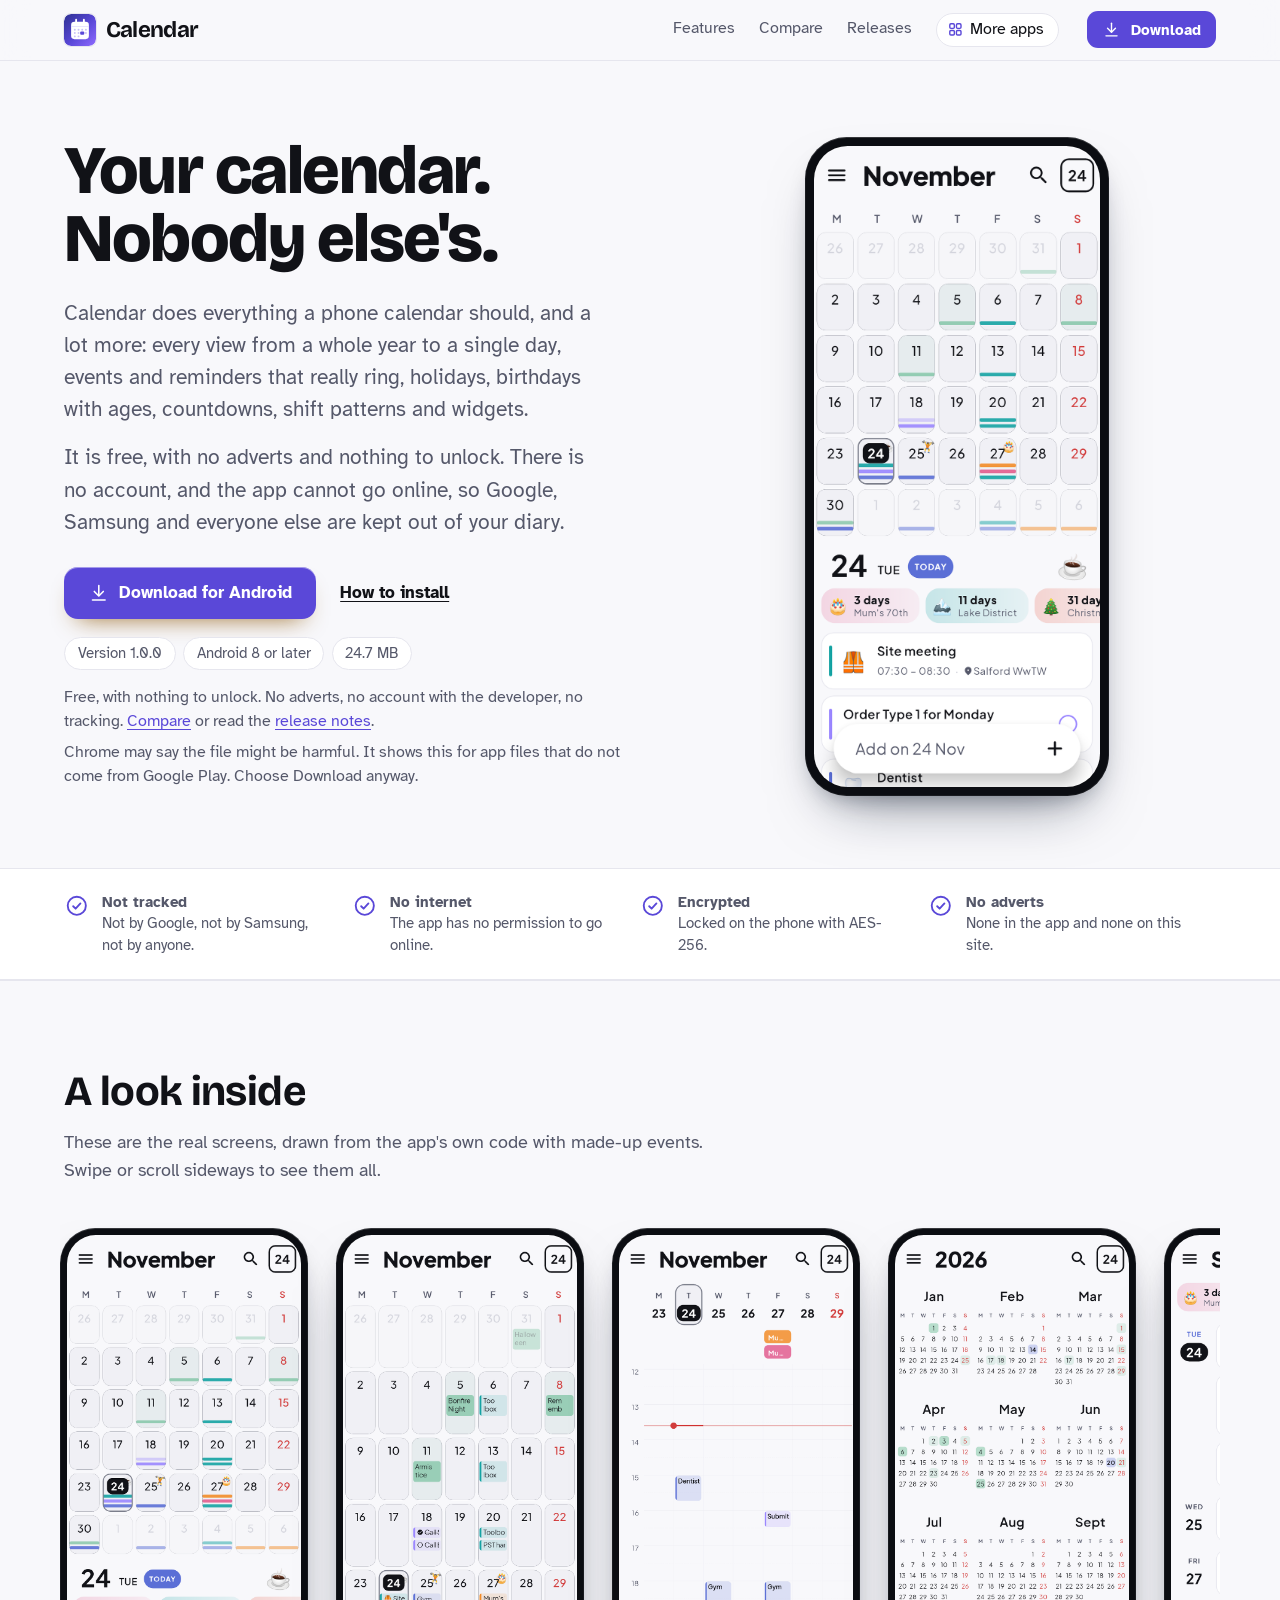
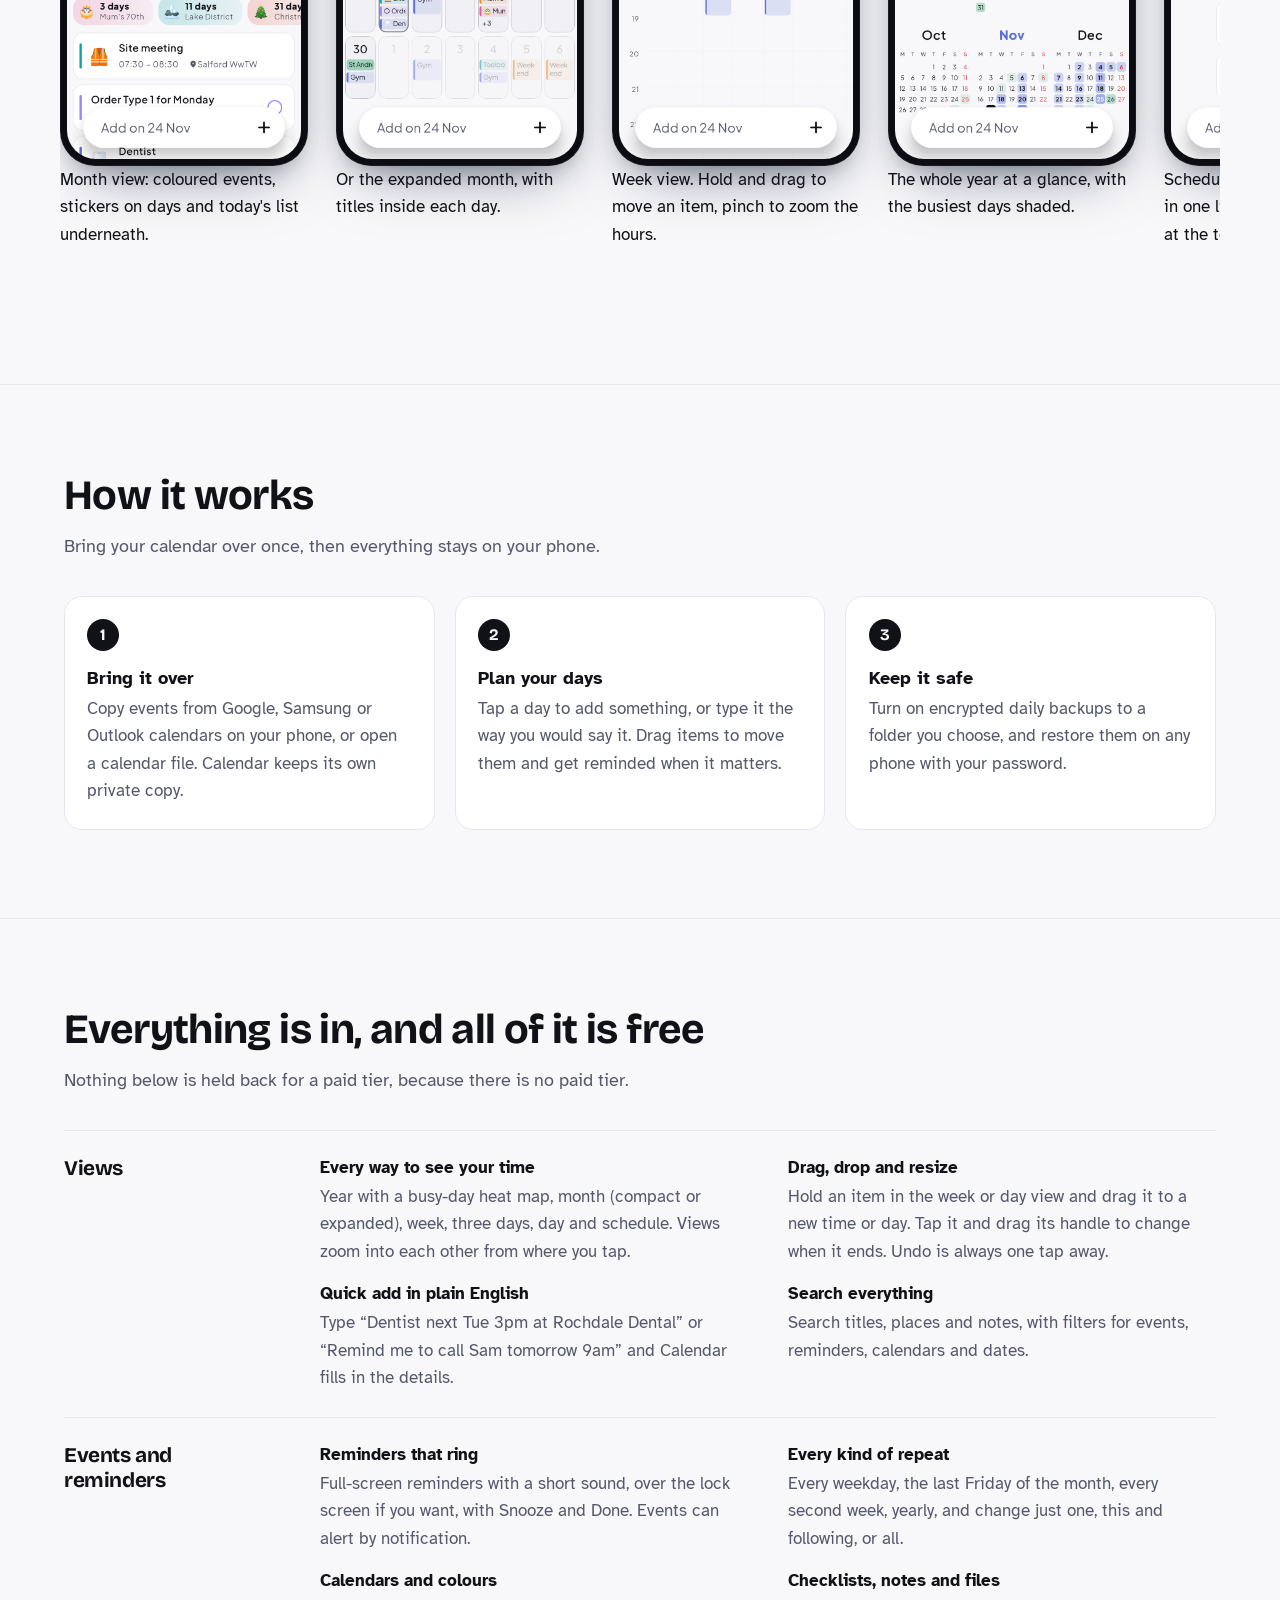
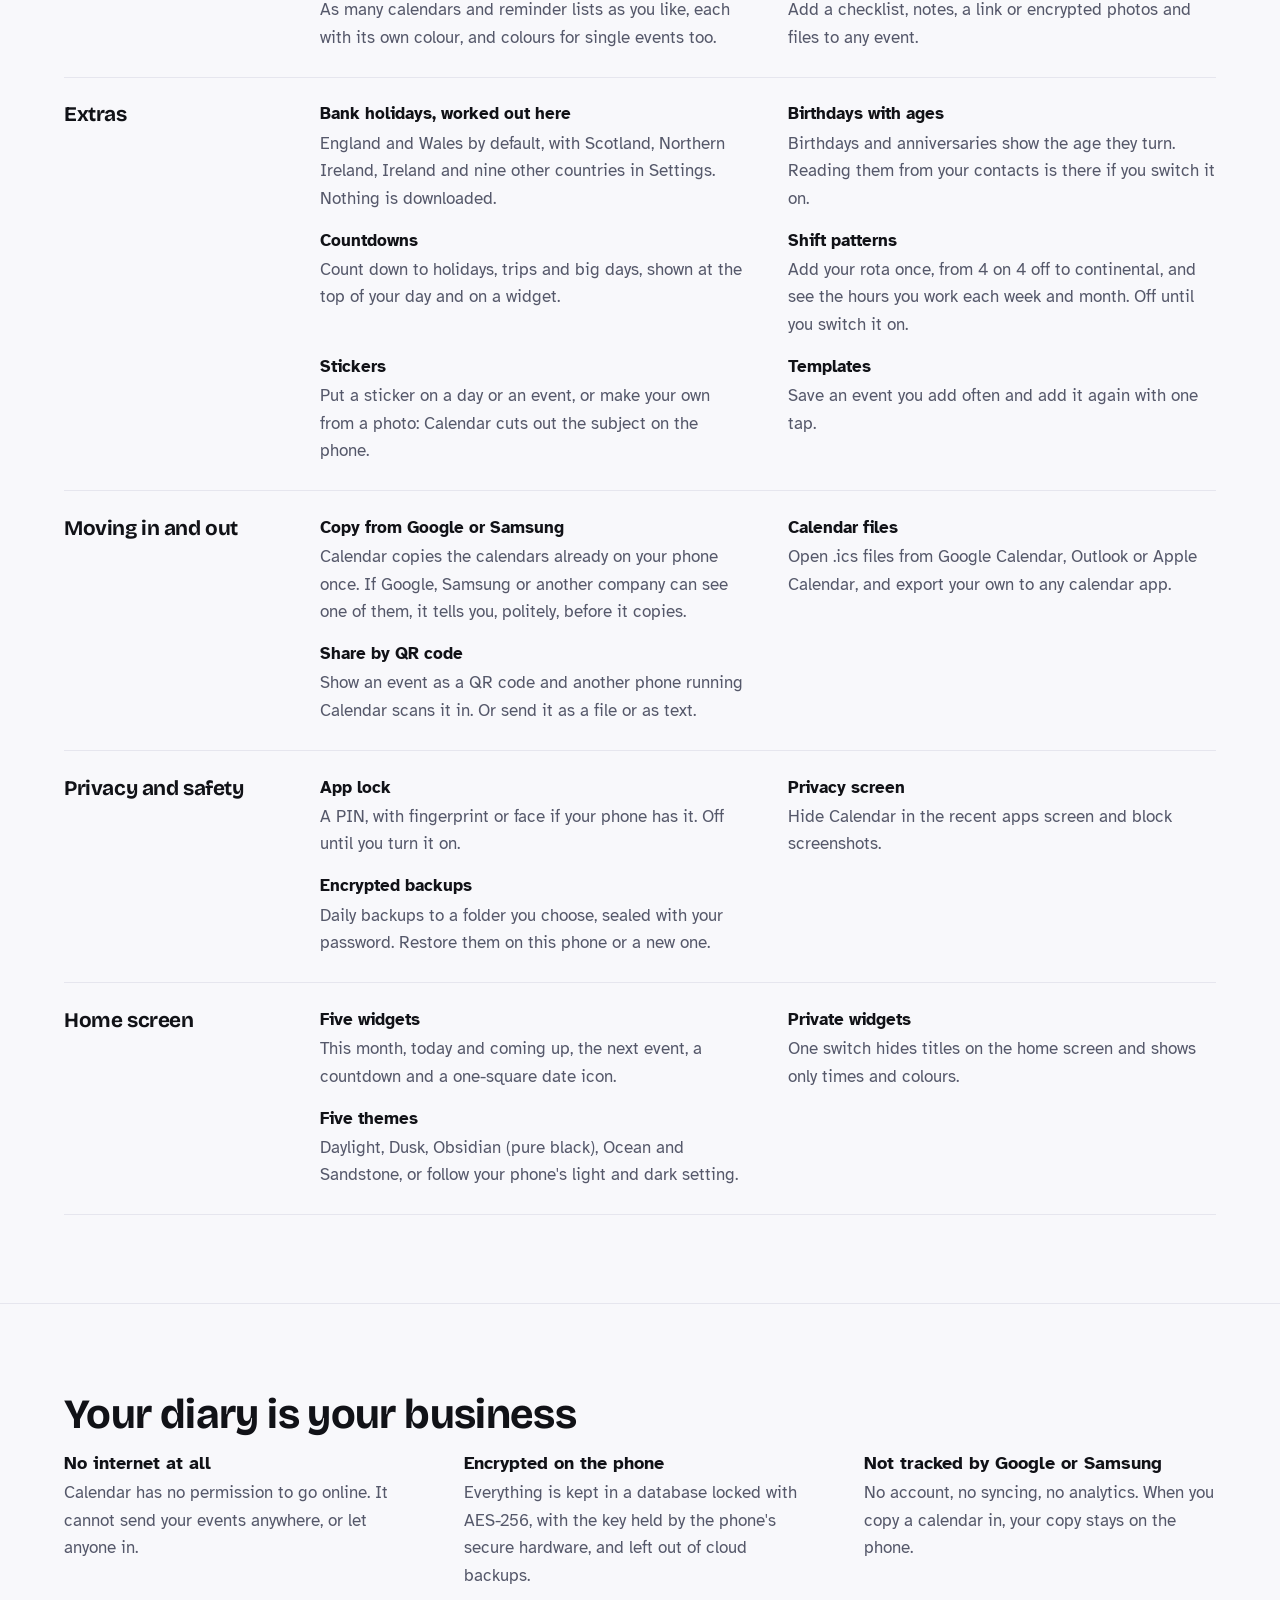
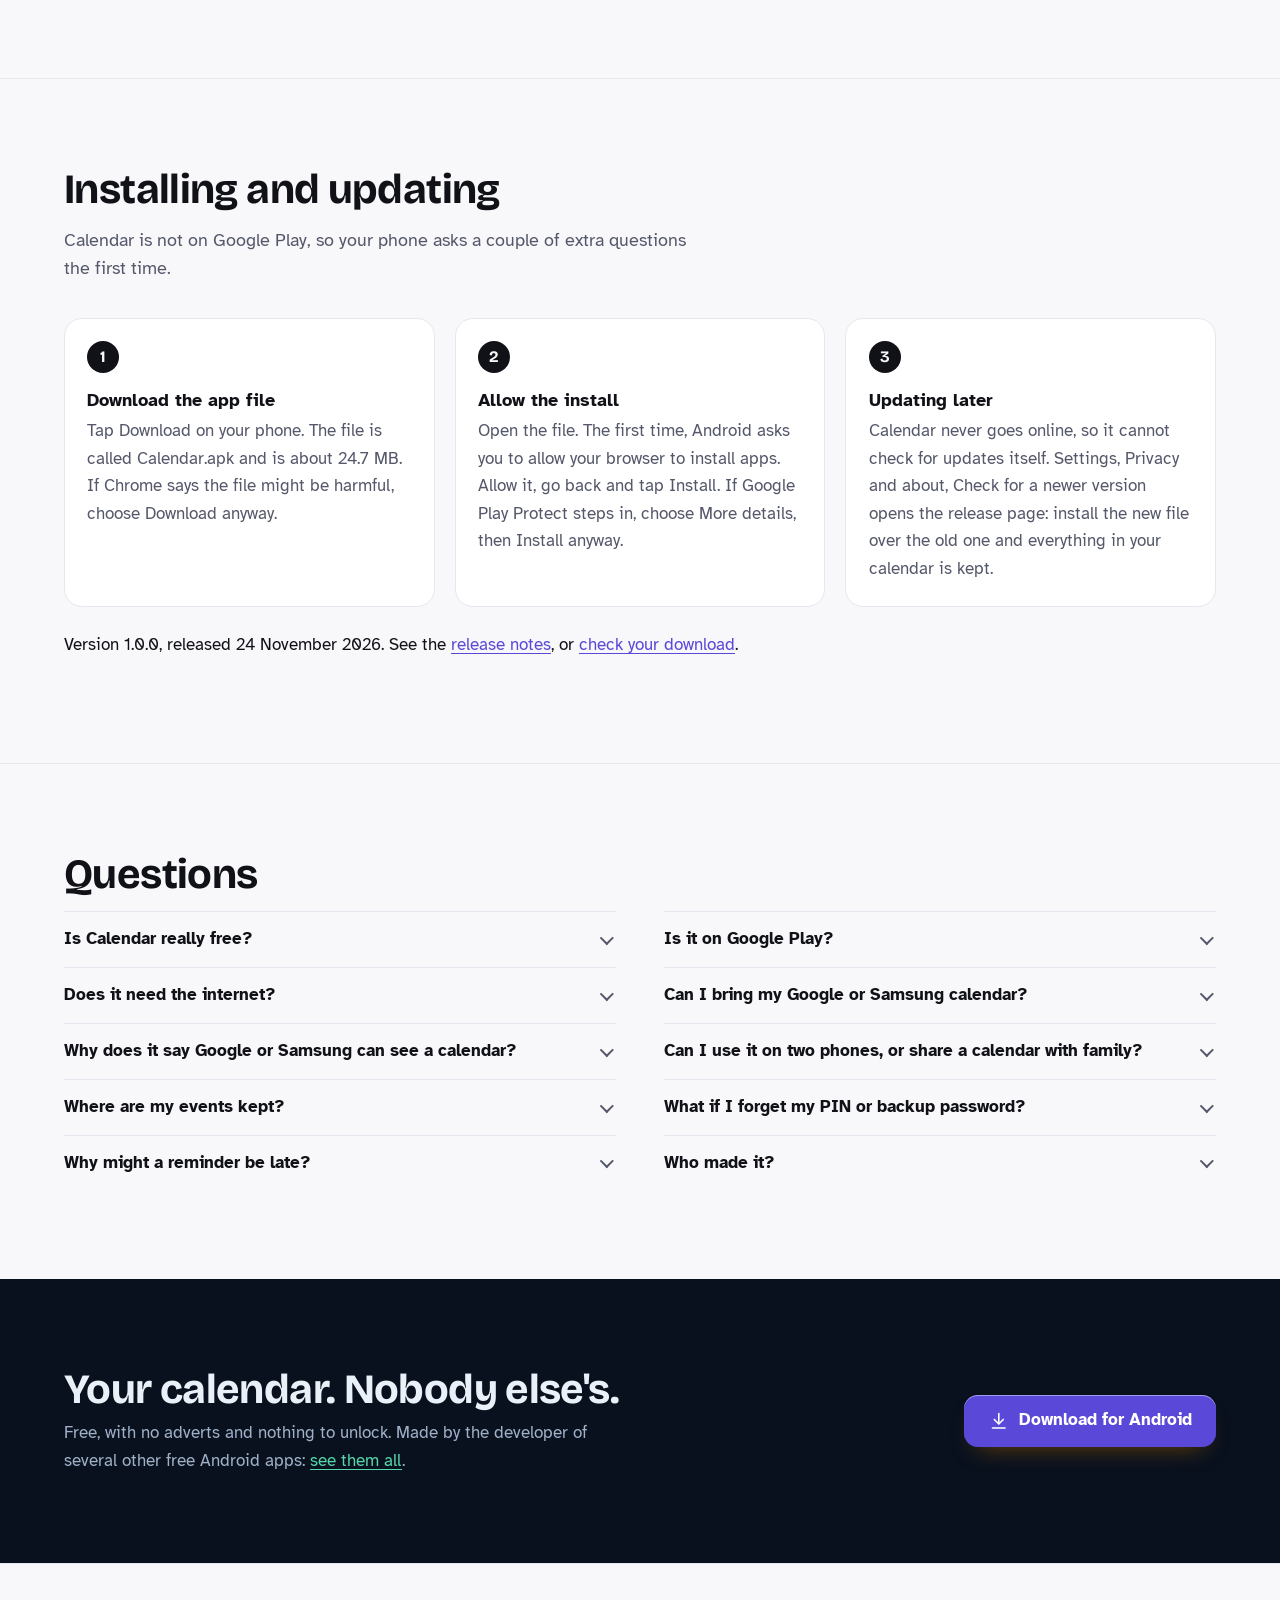
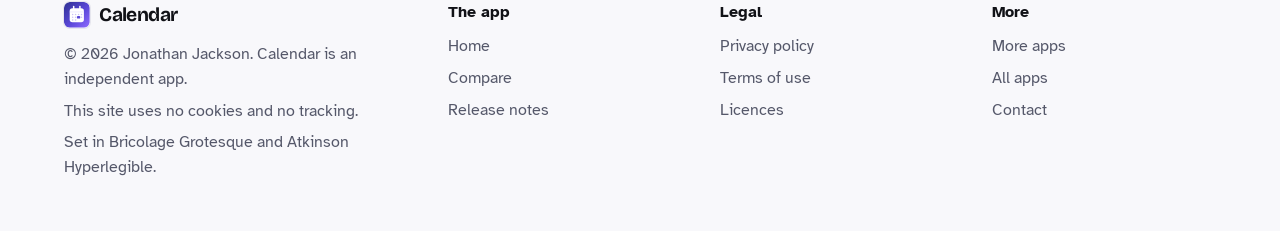
==== index.html @ 51c09b64 "Calendar website" ====
<!DOCTYPE html>
<html lang="en-GB">
<head>
<meta charset="utf-8">
<meta name="viewport" content="width=device-width, initial-scale=1">
<title>Calendar: a free, private calendar for Android that never goes online</title>
<meta name="description" content="Calendar is a free calendar for Android with year, month, week, day and schedule views, reminders that ring, UK bank holidays, birthdays, countdowns, shift patterns, photo stickers, widgets and encrypted backups. No adverts, no account, no internet.">
<meta name="author" content="Jonathan Jackson">
<link rel="canonical" href="https://customgpter.github.io/calendar/">
<meta name="theme-color" content="#f8f8fb" media="(prefers-color-scheme: light)">
<meta name="theme-color" content="#0b0b10" media="(prefers-color-scheme: dark)">
<meta property="og:type" content="website">
<meta property="og:site_name" content="Calendar">
<meta property="og:title" content="Calendar: a free, private calendar for Android that never goes online">
<meta property="og:description" content="Calendar is a free calendar for Android with year, month, week, day and schedule views, reminders that ring, UK bank holidays, birthdays, countdowns, shift patterns, photo stickers, widgets and encrypted backups. No adverts, no account, no internet.">
<meta property="og:url" content="https://customgpter.github.io/calendar/">
<meta property="og:image" content="https://customgpter.github.io/calendar/assets/og.png">
<meta property="og:image:width" content="1200">
<meta property="og:image:height" content="630">
<meta property="og:image:alt" content="Calendar&#x27;s month view: November with coloured events, stickers and today&#x27;s list underneath">
<meta property="og:locale" content="en_GB">
<meta name="twitter:card" content="summary_large_image">
<link rel="icon" href="./assets/favicon.svg" type="image/svg+xml">
<link rel="apple-touch-icon" href="./assets/apple-touch-icon.png">
<link rel="preload" href="./assets/fonts/bricolage-grotesque-latin.woff2" as="font" type="font/woff2" crossorigin>
<link rel="preload" href="./assets/fonts/atkinson-hyperlegible-latin-400-normal.woff2" as="font" type="font/woff2" crossorigin>
<link rel="stylesheet" href="./assets/site.css?v=1">
<link rel="stylesheet" href="./assets/house.css?v=1">
<link rel="stylesheet" href="./assets/apps-list.css?v=1">
<script src="./assets/apps-list.js?v=1" defer></script>
<script type="application/ld+json">{"@context":"https://schema.org","@type":"SoftwareApplication","name":"Calendar","url":"https://customgpter.github.io/calendar/","description":"Calendar is a free calendar for Android with year, month, week, day and schedule views, reminders that ring, UK bank holidays, birthdays, countdowns, shift patterns, photo stickers, widgets and encrypted backups. No adverts, no account, no internet.","applicationCategory":"ProductivityApplication","operatingSystem":"Android 8 or later","softwareVersion":"1.0.0","downloadUrl":"https://github.com/CustomGPTer/calendar/releases/latest/download/Calendar.apk","releaseNotes":"https://customgpter.github.io/calendar/releases.html","offers":{"@type":"Offer","price":"0","priceCurrency":"GBP"},"inLanguage":"en-GB","image":"https://customgpter.github.io/calendar/assets/og.png","featureList":["Every way to see your time","Drag, drop and resize","Quick add in plain English","Search everything","Reminders that ring","Every kind of repeat","Calendars and colours","Checklists, notes and files","Bank holidays, worked out here","Birthdays with ages","Countdowns","Shift patterns"],"author":{"@type":"Person","name":"Jonathan Jackson"}}</script>
<script type="application/ld+json">{"@context":"https://schema.org","@type":"FAQPage","mainEntity":[{"@type":"Question","name":"Is Calendar really free?","acceptedAnswer":{"@type":"Answer","text":"Yes. There is no paid version, no subscription, no trial and no adverts, and nothing in the app is locked."}},{"@type":"Question","name":"Is it on Google Play?","acceptedAnswer":{"@type":"Answer","text":"No. Calendar is a personal project and is downloaded from this site as an Android app file. It needs Android 8 or later, which covers almost every phone in use."}},{"@type":"Question","name":"Does it need the internet?","acceptedAnswer":{"@type":"Answer","text":"No. The app does not ask Android for internet access at all, so it cannot go online. Bank holidays are worked out on the phone, and the photo sticker cut-out runs on the phone too."}},{"@type":"Question","name":"Can I bring my Google or Samsung calendar?","acceptedAnswer":{"@type":"Answer","text":"Yes. In Import and export, tap From this phone's calendars and pick the ones to copy. It is a one-off copy: Calendar does not stay connected, and nothing you add in Calendar goes back to Google or Samsung. You can also open .ics files exported from Google Calendar, Outlook or Apple."}},{"@type":"Question","name":"Why does it say Google or Samsung can see a calendar?","acceptedAnswer":{"@type":"Answer","text":"A calendar kept in a Google, Samsung or work account is stored on that company's servers, so they can see it. Calendar tells you before copying. Your copy in Calendar is private; the originals stay where they were until you delete them."}},{"@type":"Question","name":"Can I use it on two phones, or share a calendar with family?","acceptedAnswer":{"@type":"Answer","text":"There is no syncing, because nothing goes online. You can send events by QR code or calendar file, and move everything to a new phone with an encrypted backup."}},{"@type":"Question","name":"Where are my events kept?","acceptedAnswer":{"@type":"Answer","text":"Only on your phone, in an encrypted database whose key is held by the phone's secure hardware. Calendar is left out of Google and Samsung cloud backups; use its own encrypted backups instead."}},{"@type":"Question","name":"What if I forget my PIN or backup password?","acceptedAnswer":{"@type":"Answer","text":"Neither can be recovered, by anyone, because they never leave the phone. A forgotten PIN can be cleared by erasing Calendar and restoring a backup. A forgotten backup password means making a new one and a new backup."}},{"@type":"Question","name":"Why might a reminder be late?","acceptedAnswer":{"@type":"Answer","text":"Some phones hold back alarms to save battery. Allow notifications and full-screen reminders when Settings asks, and leave Calendar out of battery saving if your phone offers it."}},{"@type":"Question","name":"Who made it?","acceptedAnswer":{"@type":"Answer","text":"Calendar is made by Jonathan Jackson, an independent developer in the United Kingdom. It is not connected with Samsung, Google or any other app maker."}}]}</script>
</head>
<body>
<a class="skip" href="#main">Skip to content</a>
<header class="masthead">
<div class="wrap">
<a class="brand" href="./" aria-label="Calendar home"><svg viewBox="0 0 108 108" aria-hidden="true"><defs><linearGradient id="cli" x1="0" y1="0" x2="1" y2="1"><stop offset="0" stop-color="#2e3192"/><stop offset=".55" stop-color="#5a48d8"/><stop offset="1" stop-color="#8f6bff"/></linearGradient></defs><rect width="108" height="108" rx="24" fill="url(#cli)"/><g transform="translate(54 55) scale(1.25) translate(-54 -55)"><path d="M39,32 h30 a9,9 0 0 1 9,9 v29 a9,9 0 0 1 -9,9 h-30 a9,9 0 0 1 -9,-9 v-29 a9,9 0 0 1 9,-9 z" fill="#fff"/><rect x="41" y="24" width="5" height="13" rx="2.5" fill="#fff"/><rect x="62" y="24" width="5" height="13" rx="2.5" fill="#fff"/><rect x="30" y="43.5" width="48" height="2.2" fill="#e3deff"/><g fill="#c9c2f7"><circle cx="40" cy="53.5" r="2.6"/><circle cx="50" cy="53.5" r="2.6"/><circle cx="60" cy="53.5" r="2.6"/><circle cx="70" cy="53.5" r="2.6"/><circle cx="40" cy="62.5" r="2.6"/><circle cx="50" cy="62.5" r="2.6"/><circle cx="70" cy="62.5" r="2.6"/><circle cx="40" cy="71.5" r="2.6"/><circle cx="50" cy="71.5" r="2.6"/></g><rect x="54.5" y="58" width="11" height="9" rx="3" fill="#5a48d8"/></g></svg><span>Calendar</span></a>
<nav aria-label="Main"><ul><li><a href="./#features">Features</a></li><li><a href="./compare.html">Compare</a></li><li><a href="./releases.html">Releases</a></li><li><a class="more-apps" href="./more-apps.html"><svg class="ico" viewBox="0 0 24 24" aria-hidden="true"><rect x="4" y="4" width="6.5" height="6.5" rx="1.6"/><rect x="13.5" y="4" width="6.5" height="6.5" rx="1.6"/><rect x="4" y="13.5" width="6.5" height="6.5" rx="1.6"/><rect x="13.5" y="13.5" width="6.5" height="6.5" rx="1.6"/></svg>More apps</a></li></ul></nav>
<a class="button small" href="https://github.com/CustomGPTer/calendar/releases/latest/download/Calendar.apk"><svg class="ico" viewBox="0 0 24 24" aria-hidden="true"><path d="M12 4v11"/><path d="M7 10.5l5 5 5-5"/><path d="M5 20h14"/></svg>Download</a>
</div>
</header>
<main id="main">
<div class="hero">
<div class="wrap hero-grid">
<div class="hero-copy">
<h1>Your calendar. Nobody else&#x27;s.</h1>
<p class="lede">Calendar does everything a phone calendar should, and a lot more: every view from a whole year to a single day, events and reminders that really ring, holidays, birthdays with ages, countdowns, shift patterns and widgets.</p><p class="lede">It is free, with no adverts and nothing to unlock. There is no account, and the app cannot go online, so Google, Samsung and everyone else are kept out of your diary.</p>

<p class="get" id="download"><a class="button" href="https://github.com/CustomGPTer/calendar/releases/latest/download/Calendar.apk"><svg class="ico" viewBox="0 0 24 24" aria-hidden="true"><path d="M12 4v11"/><path d="M7 10.5l5 5 5-5"/><path d="M5 20h14"/></svg>Download for Android</a><a class="aside" href="#install">How to install</a></p>
<ul class="pills"><li>Version 1.0.0</li><li>Android 8 or later</li><li>24.7 MB</li></ul>
<p class="facts">Free, with nothing to unlock. No adverts, no account with the developer, no tracking. <a href="compare.html">Compare</a> or read the <a href="releases.html">release notes</a>.</p>
<p class="facts">Chrome may say the file might be harmful. It shows this for app files that do not come from Google Play. Choose Download anyway.</p>
</div>
<div class="hero-phone"><div class="phone"><img src="./assets/screens/month.png" alt="Month view: coloured events, stickers on days and today&#x27;s list underneath." width="393" height="852" fetchpriority="high"></div></div>
</div>
</div>

<section class="promises" aria-label="In short">
<div class="wrap"><ul><li><svg class="ico" viewBox="0 0 24 24" aria-hidden="true"><circle cx="12" cy="12" r="8.5"/><path d="M8.6 12.4l2.3 2.3 4.5-4.9"/></svg><span><b>Not tracked</b><span>Not by Google, not by Samsung, not by anyone.</span></span></li><li><svg class="ico" viewBox="0 0 24 24" aria-hidden="true"><circle cx="12" cy="12" r="8.5"/><path d="M8.6 12.4l2.3 2.3 4.5-4.9"/></svg><span><b>No internet</b><span>The app has no permission to go online.</span></span></li><li><svg class="ico" viewBox="0 0 24 24" aria-hidden="true"><circle cx="12" cy="12" r="8.5"/><path d="M8.6 12.4l2.3 2.3 4.5-4.9"/></svg><span><b>Encrypted</b><span>Locked on the phone with AES-256.</span></span></li><li><svg class="ico" viewBox="0 0 24 24" aria-hidden="true"><circle cx="12" cy="12" r="8.5"/><path d="M8.6 12.4l2.3 2.3 4.5-4.9"/></svg><span><b>No adverts</b><span>None in the app and none on this site.</span></span></li></ul></div>
</section>

<section id="screens" aria-labelledby="screens-h">
<div class="wrap">
<h2 id="screens-h">A look inside</h2>
<p class="intro">These are the real screens, drawn from the app&#x27;s own code with made-up events. Swipe or scroll sideways to see them all.</p>
<div class="gallery" tabindex="0" role="region" aria-label="Screens from Calendar"><figure class="shot"><div class="phone"><img src="./assets/screens/month.png" alt="Month view: coloured events, stickers on days and today&#x27;s list underneath." width="393" height="852" loading="eager" decoding="async"></div><figcaption>Month view: coloured events, stickers on days and today&#x27;s list underneath.</figcaption></figure><figure class="shot"><div class="phone"><img src="./assets/screens/month-expanded.png" alt="Or the expanded month, with titles inside each day." width="393" height="852" loading="eager" decoding="async"></div><figcaption>Or the expanded month, with titles inside each day.</figcaption></figure><figure class="shot"><div class="phone"><img src="./assets/screens/week.png" alt="Week view. Hold and drag to move an item, pinch to zoom the hours." width="393" height="852" loading="eager" decoding="async"></div><figcaption>Week view. Hold and drag to move an item, pinch to zoom the hours.</figcaption></figure><figure class="shot"><div class="phone"><img src="./assets/screens/year.png" alt="The whole year at a glance, with the busiest days shaded." width="393" height="852" loading="eager" decoding="async"></div><figcaption>The whole year at a glance, with the busiest days shaded.</figcaption></figure><figure class="shot"><div class="phone"><img src="./assets/screens/schedule.png" alt="Schedule: everything coming up in one list, with your countdowns at the top." width="393" height="852" loading="eager" decoding="async"></div><figcaption>Schedule: everything coming up in one list, with your countdowns at the top.</figcaption></figure><figure class="shot"><div class="phone"><img src="./assets/screens/detail.png" alt="An event with its sticker, place, alerts and a checklist you tick off right there." width="393" height="852" loading="eager" decoding="async"></div><figcaption>An event with its sticker, place, alerts and a checklist you tick off right there.</figcaption></figure><figure class="shot"><div class="phone"><img src="./assets/screens/quick-add.png" alt="Quick add understands plain English: dates, times, repeats, places and reminders." width="393" height="852" loading="eager" decoding="async"></div><figcaption>Quick add understands plain English: dates, times, repeats, places and reminders.</figcaption></figure><figure class="shot"><div class="phone"><img src="./assets/screens/import.png" alt="Copy your phone&#x27;s Google or Samsung calendars in once, with a clear note on who can see the originals." width="393" height="852" loading="eager" decoding="async"></div><figcaption>Copy your phone&#x27;s Google or Samsung calendars in once, with a clear note on who can see the originals.</figcaption></figure><figure class="shot"><div class="phone"><img src="./assets/screens/widgets.png" alt="Five home-screen widgets: month, today and coming up, next event, countdown and the date." width="393" height="852" loading="eager" decoding="async"></div><figcaption>Five home-screen widgets: month, today and coming up, next event, countdown and the date.</figcaption></figure><figure class="shot"><div class="phone"><img src="./assets/screens/lock.png" alt="An optional PIN or fingerprint lock keeps your diary private if someone picks up your phone." width="393" height="852" loading="eager" decoding="async"></div><figcaption>An optional PIN or fingerprint lock keeps your diary private if someone picks up your phone.</figcaption></figure></div>
</div>
</section>

<section id="how" aria-labelledby="how-h">
<div class="wrap">
<h2 id="how-h">How it works</h2>
<p class="intro">Bring your calendar over once, then everything stays on your phone.</p>
<ol class="steps"><li><h3>Bring it over</h3><p>Copy events from Google, Samsung or Outlook calendars on your phone, or open a calendar file. Calendar keeps its own private copy.</p></li><li><h3>Plan your days</h3><p>Tap a day to add something, or type it the way you would say it. Drag items to move them and get reminded when it matters.</p></li><li><h3>Keep it safe</h3><p>Turn on encrypted daily backups to a folder you choose, and restore them on any phone with your password.</p></li></ol>
</div>
</section>

<section id="features" aria-labelledby="features-h">
<div class="wrap">
<h2 id="features-h">Everything is in, and all of it is free</h2>
<p class="intro">Nothing below is held back for a paid tier, because there is no paid tier.</p>
<div class="groups"><div class="group"><h3>Views</h3><dl><div><dt>Every way to see your time</dt><dd>Year with a busy-day heat map, month (compact or expanded), week, three days, day and schedule. Views zoom into each other from where you tap.</dd></div><div><dt>Drag, drop and resize</dt><dd>Hold an item in the week or day view and drag it to a new time or day. Tap it and drag its handle to change when it ends. Undo is always one tap away.</dd></div><div><dt>Quick add in plain English</dt><dd>Type &ldquo;Dentist next Tue 3pm at Rochdale Dental&rdquo; or &ldquo;Remind me to call Sam tomorrow 9am&rdquo; and Calendar fills in the details.</dd></div><div><dt>Search everything</dt><dd>Search titles, places and notes, with filters for events, reminders, calendars and dates.</dd></div></dl></div><div class="group"><h3>Events and reminders</h3><dl><div><dt>Reminders that ring</dt><dd>Full-screen reminders with a short sound, over the lock screen if you want, with Snooze and Done. Events can alert by notification.</dd></div><div><dt>Every kind of repeat</dt><dd>Every weekday, the last Friday of the month, every second week, yearly, and change just one, this and following, or all.</dd></div><div><dt>Calendars and colours</dt><dd>As many calendars and reminder lists as you like, each with its own colour, and colours for single events too.</dd></div><div><dt>Checklists, notes and files</dt><dd>Add a checklist, notes, a link or encrypted photos and files to any event.</dd></div></dl></div><div class="group"><h3>Extras</h3><dl><div><dt>Bank holidays, worked out here</dt><dd>England and Wales by default, with Scotland, Northern Ireland, Ireland and nine other countries in Settings. Nothing is downloaded.</dd></div><div><dt>Birthdays with ages</dt><dd>Birthdays and anniversaries show the age they turn. Reading them from your contacts is there if you switch it on.</dd></div><div><dt>Countdowns</dt><dd>Count down to holidays, trips and big days, shown at the top of your day and on a widget.</dd></div><div><dt>Shift patterns</dt><dd>Add your rota once, from 4 on 4 off to continental, and see the hours you work each week and month. Off until you switch it on.</dd></div><div><dt>Stickers</dt><dd>Put a sticker on a day or an event, or make your own from a photo: Calendar cuts out the subject on the phone.</dd></div><div><dt>Templates</dt><dd>Save an event you add often and add it again with one tap.</dd></div></dl></div><div class="group"><h3>Moving in and out</h3><dl><div><dt>Copy from Google or Samsung</dt><dd>Calendar copies the calendars already on your phone once. If Google, Samsung or another company can see one of them, it tells you, politely, before it copies.</dd></div><div><dt>Calendar files</dt><dd>Open .ics files from Google Calendar, Outlook or Apple Calendar, and export your own to any calendar app.</dd></div><div><dt>Share by QR code</dt><dd>Show an event as a QR code and another phone running Calendar scans it in. Or send it as a file or as text.</dd></div></dl></div><div class="group"><h3>Privacy and safety</h3><dl><div><dt>App lock</dt><dd>A PIN, with fingerprint or face if your phone has it. Off until you turn it on.</dd></div><div><dt>Privacy screen</dt><dd>Hide Calendar in the recent apps screen and block screenshots.</dd></div><div><dt>Encrypted backups</dt><dd>Daily backups to a folder you choose, sealed with your password. Restore them on this phone or a new one.</dd></div></dl></div><div class="group"><h3>Home screen</h3><dl><div><dt>Five widgets</dt><dd>This month, today and coming up, the next event, a countdown and a one-square date icon.</dd></div><div><dt>Private widgets</dt><dd>One switch hides titles on the home screen and shows only times and colours.</dd></div><div><dt>Five themes</dt><dd>Daylight, Dusk, Obsidian (pure black), Ocean and Sandstone, or follow your phone's light and dark setting.</dd></div></dl></div></div>
</div>
</section>

<section id="privacy" aria-labelledby="privacy-h">
<div class="wrap">
<h2 id="privacy-h">Your diary is your business</h2>
<ul class="plain"><li><h3>No internet at all</h3><p>Calendar has no permission to go online. It cannot send your events anywhere, or let anyone in.</p></li><li><h3>Encrypted on the phone</h3><p>Everything is kept in a database locked with AES-256, with the key held by the phone's secure hardware, and left out of cloud backups.</p></li><li><h3>Not tracked by Google or Samsung</h3><p>No account, no syncing, no analytics. When you copy a calendar in, your copy stays on the phone.</p></li></ul>
</div>
</section>

<section id="install" aria-labelledby="install-h">
<div class="wrap">
<h2 id="install-h">Installing and updating</h2>
<p class="intro">Calendar is not on Google Play, so your phone asks a couple of extra questions the first time.</p>
<ol class="steps"><li><h3>Download the app file</h3><p>Tap Download on your phone. The file is called Calendar.apk and is about 24.7 MB. If Chrome says the file might be harmful, choose Download anyway.</p></li><li><h3>Allow the install</h3><p>Open the file. The first time, Android asks you to allow your browser to install apps. Allow it, go back and tap Install. If Google Play Protect steps in, choose More details, then Install anyway.</p></li><li><h3>Updating later</h3><p>Calendar never goes online, so it cannot check for updates itself. Settings, Privacy and about, Check for a newer version opens the release page: install the new file over the old one and everything in your calendar is kept.</p></li></ol>
<p class="after-table">Version 1.0.0, released 24 November 2026. See the <a href="releases.html">release notes</a>, or <a href="releases.html#checking">check your download</a>.</p>
</div>
</section>

<section id="questions" aria-labelledby="questions-h">
<div class="wrap">
<h2 id="questions-h">Questions</h2>
<div class="faq"><details><summary>Is Calendar really free?</summary><p>Yes. There is no paid version, no subscription, no trial and no adverts, and nothing in the app is locked.</p></details><details><summary>Is it on Google Play?</summary><p>No. Calendar is a personal project and is downloaded from this site as an Android app file. It needs Android 8 or later, which covers almost every phone in use.</p></details><details><summary>Does it need the internet?</summary><p>No. The app does not ask Android for internet access at all, so it cannot go online. Bank holidays are worked out on the phone, and the photo sticker cut-out runs on the phone too.</p></details><details><summary>Can I bring my Google or Samsung calendar?</summary><p>Yes. In Import and export, tap From this phone's calendars and pick the ones to copy. It is a one-off copy: Calendar does not stay connected, and nothing you add in Calendar goes back to Google or Samsung. You can also open .ics files exported from Google Calendar, Outlook or Apple.</p></details><details><summary>Why does it say Google or Samsung can see a calendar?</summary><p>A calendar kept in a Google, Samsung or work account is stored on that company's servers, so they can see it. Calendar tells you before copying. Your copy in Calendar is private; the originals stay where they were until you delete them.</p></details><details><summary>Can I use it on two phones, or share a calendar with family?</summary><p>There is no syncing, because nothing goes online. You can send events by QR code or calendar file, and move everything to a new phone with an encrypted backup.</p></details><details><summary>Where are my events kept?</summary><p>Only on your phone, in an encrypted database whose key is held by the phone's secure hardware. Calendar is left out of Google and Samsung cloud backups; use its own encrypted backups instead.</p></details><details><summary>What if I forget my PIN or backup password?</summary><p>Neither can be recovered, by anyone, because they never leave the phone. A forgotten PIN can be cleared by erasing Calendar and restoring a backup. A forgotten backup password means making a new one and a new backup.</p></details><details><summary>Why might a reminder be late?</summary><p>Some phones hold back alarms to save battery. Allow notifications and full-screen reminders when Settings asks, and leave Calendar out of battery saving if your phone offers it.</p></details><details><summary>Who made it?</summary><p>Calendar is made by Jonathan Jackson, an independent developer in the United Kingdom. It is not connected with Samsung, Google or any other app maker.</p></details></div>
</div>
</section>

<section class="closing" aria-labelledby="closing-h">
<div class="wrap">
<div><h2 id="closing-h">Your calendar. Nobody else&#x27;s.</h2><p>Free, with no adverts and nothing to unlock. Made by the developer of several other free Android apps: <a href="more-apps.html">see them all</a>.</p></div>
<a class="button" href="https://github.com/CustomGPTer/calendar/releases/latest/download/Calendar.apk"><svg class="ico" viewBox="0 0 24 24" aria-hidden="true"><path d="M12 4v11"/><path d="M7 10.5l5 5 5-5"/><path d="M5 20h14"/></svg>Download for Android</a>
</div>
</section>
</main>
<footer class="colophon">
<div class="wrap">
<div>
<a class="brand" href="./" aria-label="Calendar home"><svg viewBox="0 0 108 108" aria-hidden="true"><defs><linearGradient id="cli" x1="0" y1="0" x2="1" y2="1"><stop offset="0" stop-color="#2e3192"/><stop offset=".55" stop-color="#5a48d8"/><stop offset="1" stop-color="#8f6bff"/></linearGradient></defs><rect width="108" height="108" rx="24" fill="url(#cli)"/><g transform="translate(54 55) scale(1.25) translate(-54 -55)"><path d="M39,32 h30 a9,9 0 0 1 9,9 v29 a9,9 0 0 1 -9,9 h-30 a9,9 0 0 1 -9,-9 v-29 a9,9 0 0 1 9,-9 z" fill="#fff"/><rect x="41" y="24" width="5" height="13" rx="2.5" fill="#fff"/><rect x="62" y="24" width="5" height="13" rx="2.5" fill="#fff"/><rect x="30" y="43.5" width="48" height="2.2" fill="#e3deff"/><g fill="#c9c2f7"><circle cx="40" cy="53.5" r="2.6"/><circle cx="50" cy="53.5" r="2.6"/><circle cx="60" cy="53.5" r="2.6"/><circle cx="70" cy="53.5" r="2.6"/><circle cx="40" cy="62.5" r="2.6"/><circle cx="50" cy="62.5" r="2.6"/><circle cx="70" cy="62.5" r="2.6"/><circle cx="40" cy="71.5" r="2.6"/><circle cx="50" cy="71.5" r="2.6"/></g><rect x="54.5" y="58" width="11" height="9" rx="3" fill="#5a48d8"/></g></svg><span>Calendar</span></a>
<p>&copy; 2026 Jonathan Jackson. Calendar is an independent app.</p>
<p>This site uses no cookies and no tracking.</p>
<p>Set in Bricolage Grotesque and Atkinson Hyperlegible.</p>
</div>
<nav aria-label="The app"><h2>The app</h2><ul>
<li><a href="./">Home</a></li>
<li><a href="./compare.html">Compare</a></li>
<li><a href="./releases.html">Release notes</a></li>

</ul></nav>
<nav aria-label="Legal"><h2>Legal</h2><ul>
<li><a href="./privacy.html">Privacy policy</a></li>
<li><a href="./terms.html">Terms of use</a></li>
<li><a href="./licences.html">Licences</a></li>
</ul></nav>
<nav aria-label="More"><h2>More</h2><ul>
<li><a href="./more-apps.html">More apps</a></li>
<li><a href="https://customgpter.github.io/">All apps</a></li>
<li><a href="https://github.com/CustomGPTer/calendar/issues">Contact</a></li>
</ul></nav>
</div>
</footer>
</body>
</html>
---- assets/site.css ----
@font-face{font-family:"Bricolage Grotesque";src:url("fonts/bricolage-grotesque-latin.woff2") format("woff2");font-weight:200 800;font-style:normal;font-display:swap}
@font-face{font-family:"Atkinson Hyperlegible";src:url("fonts/atkinson-hyperlegible-latin-400-normal.woff2") format("woff2");font-weight:400;font-style:normal;font-display:swap}
@font-face{font-family:"Atkinson Hyperlegible";src:url("fonts/atkinson-hyperlegible-latin-700-normal.woff2") format("woff2");font-weight:700;font-style:normal;font-display:swap}

/* Daylight page, night-time camera. The lamp colour is kept for the one thing to press and for what the camera has seen. */
:root{
  --page:#f2f5f9; --panel:#ffffff; --raised:#e8edf3; --ink:#0d1a2b; --soft:#465468; --rule:#d2dae4;
  --accent:#0a6a55; --accent-ink:#ffffff; --warn:#8a5200; --rec:#d3302f;
  --lamp:#ffb347; --lamp-ink:#231400; --lamp-text:#8a5200;
  --night:#09111e; --night-2:#111d30; --night-3:#1a2a43; --night-ink:#eaf0f8; --night-soft:#9fb0c7; --night-rule:#24364f; --iris:#55d6ab;
  --display:"Bricolage Grotesque","Atkinson Hyperlegible",system-ui,sans-serif;
  --sans:"Atkinson Hyperlegible",system-ui,-apple-system,"Segoe UI",Roboto,sans-serif;
  --mono:ui-monospace,SFMono-Regular,Menlo,Consolas,"Liberation Mono",monospace;
  color-scheme:light dark;
}
@media (prefers-color-scheme:dark){
  :root{--page:#0a111b; --panel:#111a27; --raised:#182434; --ink:#e9eef5; --soft:#a0aec0; --rule:#243247;
    --accent:#55d6ab; --accent-ink:#00281d; --warn:#ffb347; --rec:#ff6163; --lamp-text:#ffb347}
}

*,*::before,*::after{box-sizing:border-box}
html{-webkit-text-size-adjust:100%;scroll-behavior:smooth;scroll-padding-top:5.5rem}
@media (prefers-reduced-motion:reduce){html{scroll-behavior:auto}}
body{margin:0;background:var(--page);color:var(--ink);font:400 1.0625rem/1.62 var(--sans);text-rendering:optimizeLegibility;-webkit-font-smoothing:antialiased}
img,svg{max-width:100%;display:block}
a{color:var(--accent);text-decoration-thickness:.07em;text-underline-offset:.2em}
a:hover{text-decoration-thickness:.13em}
:focus-visible{outline:3px solid var(--lamp);outline-offset:3px;border-radius:6px}
code{font:.9em/1 var(--mono);overflow-wrap:anywhere}
h1,h2,h3{font-family:var(--display);font-weight:700;letter-spacing:-.015em;line-height:1.08;margin:0;text-wrap:balance}
p{margin:0 0 1rem}
.skip{position:absolute;left:-999px;top:0;background:var(--ink);color:var(--page);padding:.6rem 1rem;z-index:30;border-radius:0 0 8px 0}
.skip:focus{left:0}
.sr{position:absolute;width:1px;height:1px;overflow:hidden;clip-path:inset(50%);white-space:nowrap}
.wrap{width:min(72rem,100% - 2.5rem);margin-inline:auto}
.measure{max-width:44rem}
.ico{width:1.25em;height:1.25em;flex:none;fill:none;stroke:currentColor;stroke-width:1.75;stroke-linecap:round;stroke-linejoin:round}

/* ---------- masthead */
.masthead{position:sticky;top:0;z-index:20;background:color-mix(in srgb,var(--page) 88%,transparent);-webkit-backdrop-filter:blur(14px) saturate(1.3);backdrop-filter:blur(14px) saturate(1.3);border-bottom:1px solid var(--rule)}
.masthead .wrap{display:flex;flex-wrap:wrap;align-items:center;gap:.35rem 1.75rem;padding-block:.7rem}
.brand{display:inline-flex;align-items:center;gap:.6rem;font:700 1.4rem/1 var(--display);letter-spacing:-.03em;color:var(--ink);text-decoration:none;margin-right:auto}
.brand svg{width:2rem;height:2rem;flex:none;border-radius:.5rem;box-shadow:0 0 0 1px var(--rule)}
.masthead nav ul{display:flex;flex-wrap:wrap;align-items:center;gap:.15rem 1.5rem;list-style:none;margin:0;padding:0;font-size:1rem;line-height:1.3}
.masthead nav a{display:inline-flex;align-items:center;gap:.4rem;color:var(--soft);text-decoration:none;padding-block:.45rem;border-bottom:2px solid transparent}
.masthead nav a:hover{color:var(--ink)}
.masthead nav a[aria-current="page"]{color:var(--ink);border-bottom-color:var(--lamp)}
.masthead nav a.more-apps{color:var(--ink);border:1px solid var(--rule);border-radius:999px;padding:.34rem .85rem .34rem .65rem;background:var(--panel)}
.masthead nav a.more-apps .ico{width:1.05em;height:1.05em;color:var(--accent);stroke-width:2}
.masthead nav a.more-apps:hover,.masthead nav a.more-apps[aria-current="page"]{border-color:var(--accent)}
.button{display:inline-flex;align-items:center;gap:.6rem;background:var(--lamp);color:var(--lamp-ink);font:700 1.08rem/1.2 var(--sans);text-decoration:none;padding:.95rem 1.5rem;border-radius:14px;box-shadow:0 1px 0 rgba(255,255,255,.45) inset,0 12px 24px -14px rgba(138,82,0,.9)}
.button:hover{background:#ffc56e}
.button:active{transform:translateY(1px)}
.button.small{font-size:.95rem;padding:.55rem .95rem;border-radius:11px;box-shadow:none}
.button.quiet{background:none;box-shadow:none;border:1px solid var(--rule);color:var(--ink)}
.button.quiet:hover{border-color:var(--ink);background:none}
@media (max-width:52rem){
  .masthead nav{order:3;flex:1 0 100%}
  .masthead nav ul{gap:.1rem .85rem;font-size:.95rem}
  .masthead nav .wide{display:none}
}
@media (max-width:24rem){.masthead nav a.more-apps .ico{display:none}.masthead nav a.more-apps{padding-inline:.7rem}}

/* ---------- hero */
.hero{padding-block:clamp(2.2rem,6vw,4.75rem) clamp(2.5rem,6vw,4.5rem);overflow:hidden}
.hero-grid{display:grid;gap:clamp(2.25rem,5vw,4rem);align-items:center}
@media (min-width:62rem){.hero-grid{grid-template-columns:minmax(0,11fr) minmax(0,10fr)}}
.hero h1{font-size:clamp(2.6rem,6vw,4.25rem);font-weight:800;line-height:1;letter-spacing:-.022em;margin-bottom:1.5rem}
.lede{font-size:clamp(1.14rem,2vw,1.3rem);line-height:1.55;color:var(--soft);margin:0 0 1rem;max-width:34rem}
.get{display:flex;flex-wrap:wrap;align-items:center;gap:.9rem 1.5rem;margin:1.8rem 0 1.1rem}
.get .aside{font-weight:700;color:var(--ink)}
.facts{font-size:.98rem;line-height:1.5;color:var(--soft);margin:0 0 .5rem;max-width:36rem}
.pills{display:flex;flex-wrap:wrap;gap:.45rem;list-style:none;margin:0 0 1rem;padding:0;font-size:.95rem}
.pills li{border:1px solid var(--rule);border-radius:999px;padding:.22rem .8rem;background:var(--panel);color:var(--soft)}

/* the monitor: the camera's view, the day beneath it, and the alert it sends */
.monitor{position:relative;max-width:36rem;margin-inline:auto;width:100%;padding-bottom:3.1rem}
@media (min-width:62rem){.monitor{margin-inline:auto 0}}
.screen{position:relative;background:var(--night);border-radius:22px;padding:.6rem;box-shadow:0 0 0 1px var(--night-rule),0 30px 60px -30px rgba(9,17,30,.75)}
.cam{position:relative;border-radius:15px;overflow:hidden;aspect-ratio:16/10;background:#0b1626}
.cam svg{width:100%;height:100%}
.cam text{font:700 15px var(--sans);fill:#231400}
.hud{position:absolute;display:inline-flex;align-items:center;gap:.4rem;font:700 .76rem/1 var(--sans);color:var(--night-ink);background:rgba(6,12,22,.62);border-radius:999px;padding:.38rem .65rem;letter-spacing:.01em}
.hud i{width:.5rem;height:.5rem;border-radius:50%;background:var(--iris)}
.hud.watching{left:.7rem;top:.7rem}
.hud.rec{right:.7rem;top:.7rem}
.hud.rec i{background:#ff5a5c}
.hud.stamp{left:.7rem;bottom:.7rem;font:400 .74rem/1 var(--mono);border-radius:6px;color:#d5deea}
.hud.place{right:.7rem;bottom:.7rem;border-radius:6px;font-weight:400;color:#d5deea}
.day{padding:.85rem .55rem 2rem;color:var(--night-soft);font-size:.8rem;line-height:1.2}
.day-head{display:flex;justify-content:space-between;margin-bottom:.6rem}
.day-head b{color:var(--night-ink)}
.track{position:relative;height:1.5rem;border-radius:7px;background:repeating-linear-gradient(90deg,var(--night-3) 0 1px,transparent 1px calc(100% / 24)),var(--night-2);box-shadow:inset 0 0 0 1px var(--night-rule)}
.ev{position:absolute;top:3px;bottom:3px;width:max(5px,1.1%);border-radius:3px;background:var(--iris);left:var(--at)}
.ev.seen{background:var(--lamp)}
.now{position:absolute;top:-4px;bottom:-4px;left:var(--at);width:2px;background:var(--night-ink);border-radius:2px}
.hours{display:flex;justify-content:space-between;margin-top:.4rem;font-size:.72rem}
.alert{position:absolute;right:-.4rem;bottom:0;display:flex;align-items:center;gap:.75rem;width:min(19rem,88%);background:var(--panel);color:var(--ink);border:1px solid var(--rule);border-radius:16px;padding:.65rem .8rem;box-shadow:0 18px 36px -18px rgba(9,17,30,.55)}
.alert .thumb{flex:none;width:3.1rem;height:3.1rem;border-radius:10px;background:linear-gradient(160deg,#16263d,#0b1626);position:relative;overflow:hidden}
.alert .thumb::before{content:"";position:absolute;left:50%;bottom:0;width:38%;height:62%;translate:-50% 0;border-radius:40% 40% 0 0;background:#6f86a6}
.alert .thumb::after{content:"";position:absolute;left:50%;top:14%;width:26%;aspect-ratio:1;translate:-50% 0;border-radius:50%;background:#8ea4c2}
.alert b{display:block;font-size:.98rem;line-height:1.25}
.alert span{display:block;font-size:.86rem;color:var(--soft);line-height:1.3}
.alert .dot{flex:none;width:.6rem;height:.6rem;border-radius:50%;background:var(--lamp);margin-left:auto;box-shadow:0 0 0 4px color-mix(in srgb,var(--lamp) 25%,transparent)}
@media (max-width:26rem){.alert{right:0}}
@media (prefers-reduced-motion:no-preference){
  .cam .spill{animation:vg-in .9s ease-out .25s both}
  .cam .who{animation:vg-step .9s cubic-bezier(.2,.8,.25,1) .9s both}
  .cam .mark{animation:vg-lock .45s cubic-bezier(.3,1.4,.5,1) 1.7s both;transform-box:fill-box;transform-origin:center}
  .hud.rec{animation:vg-in .3s ease-out 2.05s both}
  .hud.rec i{animation:vg-blink 1.2s steps(2,jump-none) 2.3s 4}
  .ev.seen,.now{animation:vg-pop .4s cubic-bezier(.3,1.5,.5,1) 2.4s both}
  .alert{animation:vg-rise .6s cubic-bezier(.2,.8,.25,1) 2.9s both}
  @keyframes vg-in{from{opacity:0}to{opacity:1}}
  @keyframes vg-step{from{opacity:0;transform:translateX(18px)}to{opacity:1;transform:none}}
  @keyframes vg-lock{from{opacity:0;transform:scale(1.12)}to{opacity:1;transform:none}}
  @keyframes vg-blink{from{opacity:1}to{opacity:.25}}
  @keyframes vg-pop{from{opacity:0;transform:scaleY(.2)}to{opacity:1;transform:none}}
  @keyframes vg-rise{from{opacity:0;transform:translateY(14px)}to{opacity:1;transform:none}}
}

/* ---------- sections */
section{padding-block:clamp(3rem,7vw,5.5rem)}
section + section{border-top:1px solid var(--rule)}
h2{font-size:clamp(1.8rem,3.6vw,2.6rem);margin-bottom:.9rem}
h3{font:700 1.1rem/1.3 var(--sans);letter-spacing:0;margin:0 0 .3rem}
.intro{color:var(--soft);max-width:40rem;margin-bottom:2.2rem;font-size:1.1rem}

.promises{padding-block:0;border-block:1px solid var(--rule);background:var(--panel)}
.promises ul{list-style:none;margin:0;padding:0;display:grid;grid-template-columns:repeat(auto-fit,minmax(min(100%,14rem),1fr))}
.promises li{display:flex;gap:.8rem;align-items:flex-start;padding:1.4rem 1.5rem 1.4rem 0}
.promises .ico{width:1.6rem;height:1.6rem;color:var(--accent);margin-top:.1rem}
.promises b{display:block;line-height:1.3}
.promises span{color:var(--soft);font-size:.96rem;line-height:1.45;display:block}
.hero + .promises{border-top:1px solid var(--rule)}

.steps{list-style:none;counter-reset:s;margin:0;padding:0;display:grid;gap:1.25rem}
@media (min-width:52rem){.steps{grid-template-columns:repeat(3,minmax(0,1fr))}}
.steps li{counter-increment:s;background:var(--panel);border:1px solid var(--rule);border-radius:18px;padding:1.4rem 1.4rem 1.5rem}
.steps li::before{content:counter(s);display:grid;place-items:center;width:2rem;height:2rem;border-radius:50%;background:var(--ink);color:var(--page);font:700 1rem/1 var(--display);margin-bottom:1rem}
.steps p{margin:0;color:var(--soft)}

.notices{display:grid;gap:1.25rem}
@media (min-width:52rem){.notices{grid-template-columns:repeat(2,minmax(0,1fr))}}
.sense{background:var(--night);color:var(--night-ink);border-radius:20px;padding:1.5rem 1.5rem 1.6rem;box-shadow:0 0 0 1px var(--night-rule)}
.sense h3{font:700 1.35rem/1.2 var(--display);letter-spacing:-.02em;margin-bottom:.35rem}
.sense p{color:var(--night-soft);margin-bottom:1.1rem}
.chips{display:flex;flex-wrap:wrap;gap:.5rem;list-style:none;margin:0;padding:0}
.chips li{display:inline-flex;align-items:center;gap:.45rem;border:1px solid var(--night-rule);background:var(--night-2);border-radius:10px;padding:.42rem .75rem .42rem .6rem;font-size:.98rem;line-height:1.2}
.chips .ico{color:var(--lamp)}

.groups{display:grid;gap:0}
.group{display:grid;gap:.4rem 3rem;padding-block:1.6rem;border-top:1px solid var(--rule)}
.group:last-child{border-bottom:1px solid var(--rule)}
@media (min-width:56rem){.group{grid-template-columns:13rem minmax(0,1fr)}}
.group > h3{font:700 1.3rem/1.2 var(--display);letter-spacing:-.02em;color:var(--ink)}
.group dl{margin:0;display:grid;gap:1.1rem 2.5rem}
@media (min-width:40rem){.group dl{grid-template-columns:repeat(2,minmax(0,1fr))}}
.group dt{font-weight:700;line-height:1.35}
.group dd{margin:.2rem 0 0;color:var(--soft)}

.setups{display:grid;gap:1.25rem}
@media (min-width:52rem){.setups{grid-template-columns:repeat(2,minmax(0,1fr))}}
.setup{background:var(--panel);border:1px solid var(--rule);border-radius:20px;padding:1.5rem}
.setup h3{font:700 1.35rem/1.2 var(--display);letter-spacing:-.02em;margin-bottom:.9rem}
.setup .kit{display:flex;align-items:center;gap:.6rem;color:var(--soft);font-size:.95rem;margin-bottom:1rem}
.setup .kit .ico{width:1.9rem;height:1.9rem;color:var(--ink);stroke-width:1.5}
.setup .kit .to{width:1.2rem;height:1.2rem;color:var(--soft)}
.ticks{list-style:none;margin:0;padding:0;display:grid;gap:.5rem}
.ticks li{position:relative;padding-left:1.7rem;color:var(--soft)}
.ticks li::before{content:"";position:absolute;left:.15rem;top:.42em;width:.75rem;height:.42rem;border-left:2.5px solid var(--accent);border-bottom:2.5px solid var(--accent);rotate:-45deg}

.modes{list-style:none;margin:0;padding:0;display:grid;gap:1.25rem}
@media (min-width:52rem){.modes{grid-template-columns:repeat(3,minmax(0,1fr))}}
.modes li{border-top:3px solid var(--ink);padding-top:1rem}
.modes p{color:var(--soft);margin:0}

.scroll{overflow-x:auto}
table{width:100%;border-collapse:collapse}
th,td{text-align:left;vertical-align:top;padding:.85rem 1.2rem .85rem 0;border-top:1px solid var(--rule)}
thead th{border-top:0;color:var(--soft);font-weight:400;padding-top:0}
tbody th{font-weight:700;min-width:11rem}
tr:last-child>*{border-bottom:1px solid var(--rule)}
.after-table{margin-top:1.5rem}
/* On a phone a table becomes a stack: the row's name, then its cells side by side. */
@media (max-width:40rem){
  table:not(.cmp),table:not(.cmp) thead,table:not(.cmp) tbody{display:block}
  table:not(.cmp) tr{display:flex;flex-wrap:wrap;gap:.3rem 1.1rem;padding:.9rem 0;border-top:1px solid var(--rule)}
  table:not(.cmp) thead tr{border-top:0;padding-top:0}
  table:not(.cmp) tbody tr:last-child{border-bottom:1px solid var(--rule)}
  table:not(.cmp) th,table:not(.cmp) td{display:block;border:0;padding:0;flex:1 1 0;min-width:0;overflow-wrap:break-word}
  table:not(.cmp) tr>:first-child{flex:0 0 100%;min-width:0}
}

.plain{list-style:none;margin:0;padding:0;display:grid;gap:1.6rem 3rem}
@media (min-width:52rem){.plain{grid-template-columns:repeat(3,minmax(0,1fr))}}
.plain p{color:var(--soft);margin:0}

.faq{display:grid;gap:0 3rem;align-items:start}
@media (min-width:56rem){.faq{grid-template-columns:repeat(2,minmax(0,1fr))}}
.faq details{border-top:1px solid var(--rule);padding:.15rem 0}
.faq summary{cursor:pointer;list-style:none;display:flex;align-items:flex-start;justify-content:space-between;gap:1rem;font-weight:700;padding:.85rem 0;line-height:1.35}
.faq summary::-webkit-details-marker{display:none}
.faq summary::after{content:"";flex:none;width:.6rem;height:.6rem;margin:.3rem .25rem 0 0;border-right:2px solid var(--soft);border-bottom:2px solid var(--soft);rotate:45deg;transition:rotate .15s}
.faq details[open] summary::after{rotate:-135deg;margin-top:.55rem}
.faq details p{color:var(--soft);margin:0 0 1.1rem;max-width:36rem}
@media (prefers-reduced-motion:reduce){.faq summary::after{transition:none}}

.closing{background:var(--night);color:var(--night-ink);border-top:0}
.closing .wrap{display:grid;gap:1.5rem 3rem;align-items:center}
@media (min-width:52rem){.closing .wrap{grid-template-columns:minmax(0,1fr) auto}}
.closing h2{margin-bottom:.5rem}
.closing p{color:var(--night-soft);margin:0;max-width:36rem}
.closing a:not(.button){color:var(--iris)}
section + .closing{border-top:0}

/* ---------- document pages */
.doc{padding-block:clamp(2.5rem,6vw,4.5rem) clamp(3rem,7vw,5rem)}
.doc h1{font-size:clamp(2.2rem,5vw,3.2rem);font-weight:800;letter-spacing:-.02em;margin-bottom:1.2rem}
.doc .lede{max-width:none}
.doc h2{font-size:1.6rem;margin-top:2.8rem;margin-bottom:.7rem;scroll-margin-top:5.5rem}
.doc h3{margin-top:1.6rem}
.doc ul{padding-left:1.25rem;margin:0 0 1rem}
.doc li{margin:.4rem 0}
.doc a{overflow-wrap:anywhere}
.contents{border-block:1px solid var(--rule);padding-block:1rem;margin-block:2rem}
.contents ul{list-style:none;margin:.4rem 0 0;padding:0;columns:2 14rem;column-gap:2rem}
.contents li{margin:.2rem 0;break-inside:avoid}
.note{border-left:3px solid var(--lamp);padding:.2rem 0 .2rem 1.1rem;color:var(--soft)}
.key{font-size:.95rem;line-height:1.55;color:var(--soft);margin:0 0 .6rem}
.sum{font-size:.95rem;overflow-wrap:anywhere}

/* ---------- compare */
.cmp{min-width:44rem;margin:1.4rem 0 1rem}
.cmp th,.cmp td{padding:.85rem .9rem}
.cmp thead th{color:var(--ink);font-weight:700;vertical-align:bottom;padding-top:.85rem}
.cmp small{display:block;font-weight:400;font-size:.84rem;line-height:1.35;color:var(--soft)}
.cmp tbody th{min-width:13rem;padding-left:0}
.cmp thead th:first-child{padding-left:0}
.cmp .ours{background:var(--panel);box-shadow:inset 1px 0 var(--rule),inset -1px 0 var(--rule)}
.yes{color:var(--accent);font-weight:700}
.pay{color:var(--lamp-text);font-weight:700}
.na{color:var(--soft)}
.cmp .app{display:none}
@media (max-width:54rem){
  .cmp{min-width:0}
  .cmp thead{position:absolute;width:1px;height:1px;overflow:hidden;clip-path:inset(50%)}
  .cmp tbody,.cmp tr,.cmp th,.cmp td{display:block}
  .cmp tr{padding:1rem 0;border-top:1px solid var(--rule)}
  .cmp th,.cmp td{border:0;padding:0}
  .cmp tbody th{min-width:0;margin-bottom:.55rem}
  .cmp td{display:grid;grid-template-columns:7.5rem 1fr;gap:.75rem;padding:.22rem 0}
  .cmp .app{display:block;font-weight:400;color:var(--soft)}
  .cmp .ours{background:none;box-shadow:none}
  .cmp .ours .app{color:var(--ink);font-weight:700}
}

/* ---------- release notes */
.release{border-top:1px solid var(--rule);margin-top:2.4rem;padding-top:1.9rem;scroll-margin-top:5.5rem}
.doc .release h2{margin-top:0}
.contents + .release{border-top:0;margin-top:0;padding-top:.4rem}
.ver{font-weight:700;font-size:.95rem;color:var(--lamp-text);margin:0 0 .5rem}
.when{color:var(--soft);margin:-.2rem 0 .2rem}
.tag{display:inline-block;background:var(--accent);color:var(--accent-ink);border-radius:999px;font-weight:700;font-size:.8rem;padding:.08rem .6rem;margin-right:.6rem}
.doc .release h3{font-size:1rem;color:var(--ink);margin:1.3rem 0 .2rem}
.release ul{margin-bottom:0}

/* ---------- more apps */
.mapps{list-style:none;margin:2.2rem 0 0;padding:0;display:grid;gap:1.4rem}
@media (min-width:50rem){.mapps{grid-template-columns:repeat(2,minmax(0,1fr))}}
.doc .mapps{padding-left:0}
.doc .mapp{margin:0}
.mapp{display:flex;flex-direction:column;background:var(--panel);border:1px solid var(--rule);border-radius:20px;overflow:hidden}
.mapp-cover{position:relative;height:6.5rem;background:linear-gradient(135deg,var(--b),var(--b2));overflow:hidden}
.mapp-cover svg{position:absolute;right:-1.2rem;top:-1.6rem;width:11rem;height:11rem;max-width:none;opacity:.22}
.mapp-body{display:flex;flex-direction:column;flex:1;padding:0 1.4rem 1.4rem}
.mapp-icon{width:4.25rem;height:4.25rem;border-radius:1rem;margin-top:-2.1rem;position:relative;box-shadow:0 0 0 4px var(--panel)}
.mapp h2{font-size:1.6rem;margin:.85rem 0 .1rem}
.mapp-kind{color:var(--soft);margin:0 0 .7rem}
.mapp-say{margin:0 0 1.1rem}
.mapp-go{display:flex;flex-wrap:wrap;align-items:center;gap:.7rem 1.3rem;margin:auto 0 0}
.mapp-go .button{padding:.75rem 1.15rem;font-size:1rem;border-radius:12px}
.mapp-site{font-weight:700}
.mapp-needs{font-size:.9rem;color:var(--soft);margin:.9rem 0 0}

/* ---------- colophon */
.colophon{border-top:1px solid var(--rule);color:var(--soft);font-size:.98rem;line-height:1.6}
.colophon .wrap{display:grid;gap:2rem 3rem;padding-block:2.4rem 2.8rem}
@media (min-width:52rem){.colophon .wrap{grid-template-columns:minmax(0,1.5fr) repeat(3,minmax(0,1fr))}}
.colophon p{margin:0 0 .4rem;max-width:26rem}
.colophon .brand{font-size:1.2rem;margin-bottom:.9rem}
.colophon .brand svg{width:1.6rem;height:1.6rem}
.colophon h2{font:700 .98rem/1.3 var(--sans);letter-spacing:0;color:var(--ink);margin:0 0 .5rem}
.colophon ul{list-style:none;margin:0;padding:0}
.colophon li a{display:inline-block;padding-block:.22rem;color:var(--soft);text-decoration:none}
.colophon li a:hover{color:var(--ink);text-decoration:underline}
---- assets/house.css ----
:root{--page:#f8f8fb;--panel:#ffffff;--raised:#f0f0f5;--ink:#111217;--soft:#55586a;--rule:#e6e6ee;--accent:#5a48d8;--accent-ink:#ffffff;--lamp:#5a48d8;--lamp-ink:#ffffff;--lamp-text:#5a48d8}
@media (prefers-color-scheme:dark){:root{--page:#0b0b10;--panel:#16171e;--raised:#1f2029;--ink:#f1f1f6;--soft:#a9acbe;--rule:#2a2c38;--accent:#8c9bff;--accent-ink:#10132e;--lamp:#8c9bff;--lamp-ink:#10132e;--lamp-text:#8c9bff}}
/* House additions: phone frames, the screens gallery, the lawful-use box and test-build labels. */
.brand svg{border-radius:22%}
.hero-phone{display:flex;justify-content:center}
.phone{position:relative;width:min(100%,19rem);aspect-ratio:393/852;padding:.55rem;border-radius:2.6rem;background:#0b0d12;box-shadow:0 0 0 1px rgba(255,255,255,.06) inset,0 1px 0 rgba(255,255,255,.12) inset,0 30px 60px -28px rgba(10,20,40,.55),0 12px 24px -12px rgba(10,20,40,.35)}
.phone img{display:block;width:100%;height:100%;object-fit:cover;object-position:top;border-radius:2.1rem;background:#111}
.gallery{display:flex;gap:clamp(1rem,3vw,1.75rem);overflow-x:auto;scroll-snap-type:x mandatory;padding:.5rem .25rem 1.25rem;margin:1.75rem -.25rem 0;scrollbar-width:thin;overscroll-behavior-x:contain}
.gallery:focus-visible{outline-offset:6px}
.shot{flex:0 0 auto;width:min(72vw,15.5rem);margin:0;scroll-snap-align:start}
.shot .phone{width:100%;border-radius:2.2rem;padding:.45rem}
.shot .phone img{border-radius:1.8rem}
.shot .shot figcaption{margin:.85rem .2rem 0;font-size:.98rem;line-height:1.4;color:var(--soft)}
.gate-scope{margin:0 0 .25rem}
.law-box{margin:0 0 1rem;padding:.9rem 1rem;max-width:34rem;border:1px solid #e0b450;background:#fff8e6;color:#3d2a00;border-radius:14px}
.law-box label{display:flex;gap:.65rem;align-items:flex-start;font-weight:700;cursor:pointer;font-size:1.02rem}
.law-box input{width:1.25rem;height:1.25rem;margin:.12rem 0 0;flex:none;accent-color:#8a5200}
.law-box p{margin:.5rem 0 0;font-size:.95rem}
.law-box a{color:#6b4000;font-weight:700}
.gate-scope a[aria-disabled="true"]{opacity:.45;cursor:not-allowed;pointer-events:none;filter:grayscale(.4);box-shadow:none}
.law-band{background:var(--raised)}
.beta-tag{display:inline-block;margin-left:-.9rem;font-size:.72rem;font-weight:700;letter-spacing:.05em;text-transform:uppercase;padding:.3rem .5rem;border-radius:6px;background:#ffe7b3;color:#5c3b00;border:1px solid #e0b450}
.beta-note{max-width:34rem;padding:.8rem 1rem;border-radius:12px;background:#ffe7b3;color:#3d2a00;border:1px solid #e0b450}
.mapp-soon{display:inline-block;padding:.85rem 1.3rem;border:1px dashed var(--rule);border-radius:14px;color:var(--soft);font-weight:700}
code.sum{word-break:break-all}
@media (prefers-color-scheme:dark){
  .law-box,.beta-note{background:#2a2108;color:#ffe9b8;border-color:#7a5c14}
  .law-box a{color:#ffd27a}
  .law-box input{accent-color:#ffb347}
  .beta-tag{background:#4a3500;color:#ffe2a3;border-color:#8a6a1c}
  .phone{box-shadow:0 0 0 1px rgba(255,255,255,.1) inset,0 30px 60px -28px rgba(0,0,0,.8)}
}
@media (max-width:40rem){.hero-phone .phone{width:min(78%,17rem)}}
---- assets/apps-list.css ----
/* The full app list on More apps pages and the hub. Works alongside each site's own card styles. */
.mapps-jump{margin:1.8rem 0 0}
.mapps-jump ul{list-style:none;margin:0;padding:0;display:flex;flex-wrap:wrap;gap:.5rem}
.mapps-jump a{display:inline-block;padding:.45rem .85rem;border:1px solid var(--rule,#d2dae4);border-radius:999px;font-size:.95rem;font-weight:700;text-decoration:none;color:inherit;background:var(--panel,#fff)}
.mapps-jump a:hover,.mapps-jump a:focus-visible{border-color:currentColor}
.mapps-group{margin:2.6rem 0 0;scroll-margin-top:5rem}
.mapps-cat{font-size:1.45rem;margin:0;padding:0 0 .6rem;border-bottom:1px solid var(--rule,#d2dae4)}
.mapps-group .mapps{margin-top:1.4rem}
.mapp h3{font-size:1.5rem;line-height:1.2;margin:.85rem 0 .1rem;display:flex;flex-wrap:wrap;align-items:center;gap:.5rem}
.mapp-badge{display:inline-block;font-size:.75rem;font-weight:700;letter-spacing:.04em;text-transform:uppercase;line-height:1;padding:.35rem .55rem;border-radius:6px;vertical-align:middle}
.mapp-badge.beta{background:#ffe7b3;color:#5c3b00;border:1px solid #e0b450}
.mapp-badge.here{background:transparent;color:var(--soft,#465468);border:1px solid var(--rule,#d2dae4)}
.mapp-soon{display:inline-block;padding:.7rem 1.1rem;border:1px dashed var(--rule,#b9c4d1);border-radius:12px;color:var(--soft,#465468);font-weight:700}
.mapp-go .button.ghost{background:transparent;color:inherit;border:2px solid currentColor;box-shadow:none}
.mapp-also{font-size:.9rem;color:var(--soft,#465468);margin:.6rem 0 0}
.mapp-law{margin:0 0 1rem;padding:.8rem .9rem;border:1px solid #e0b450;background:#fff8e6;color:#3d2a00;border-radius:12px;font-size:.95rem}
.mapp-law label{display:flex;gap:.6rem;align-items:flex-start;font-weight:700;cursor:pointer}
.mapp-law input{width:1.2rem;height:1.2rem;margin:.1rem 0 0;flex:none;accent-color:#8a5200}
.mapp-law p{margin:.45rem 0 0}
.mapp-law a{color:#6b4000;font-weight:700}
.mapp a[aria-disabled="true"]{opacity:.45;cursor:not-allowed;pointer-events:none;filter:grayscale(.4)}
@media (prefers-color-scheme:dark){
  .mapp-badge.beta{background:#4a3500;color:#ffe2a3;border-color:#8a6a1c}
  .mapp-law{background:#2a2108;color:#ffe9b8;border-color:#7a5c14}
  .mapp-law a{color:#ffd27a}
  .mapp-law input{accent-color:#ffb347}
}
:where(.mapp a.button){display:inline-flex;align-items:center;gap:.5rem;padding:.75rem 1.15rem;border-radius:12px;background:var(--accent,#1f5fa8);color:var(--accent-ink,#fff);font-weight:700;text-decoration:none;border:2px solid transparent}
:where(.mapp a.button.ghost){background:transparent;color:inherit;border-color:currentColor}
:where(.mapps){list-style:none;padding:0;display:grid;gap:1.4rem}
.gate-scope{margin:0 0 .25rem}
.law-box{margin:0 0 1rem;padding:.9rem 1rem;max-width:34rem;border:1px solid #e0b450;background:#fff8e6;color:#3d2a00;border-radius:14px}
.law-box label{display:flex;gap:.65rem;align-items:flex-start;font-weight:700;cursor:pointer;font-size:1.02rem}
.law-box input{width:1.25rem;height:1.25rem;margin:.12rem 0 0;flex:none;accent-color:#8a5200}
.law-box p{margin:.5rem 0 0;font-size:.95rem}
.law-box a{color:#6b4000;font-weight:700}
.gate-scope a[aria-disabled="true"]{opacity:.45;cursor:not-allowed;pointer-events:none;filter:grayscale(.4);box-shadow:none}
@media (prefers-color-scheme:dark){
  .law-box{background:#2a2108;color:#ffe9b8;border-color:#7a5c14}
  .law-box a{color:#ffd27a}
  .law-box input{accent-color:#ffb347}
}
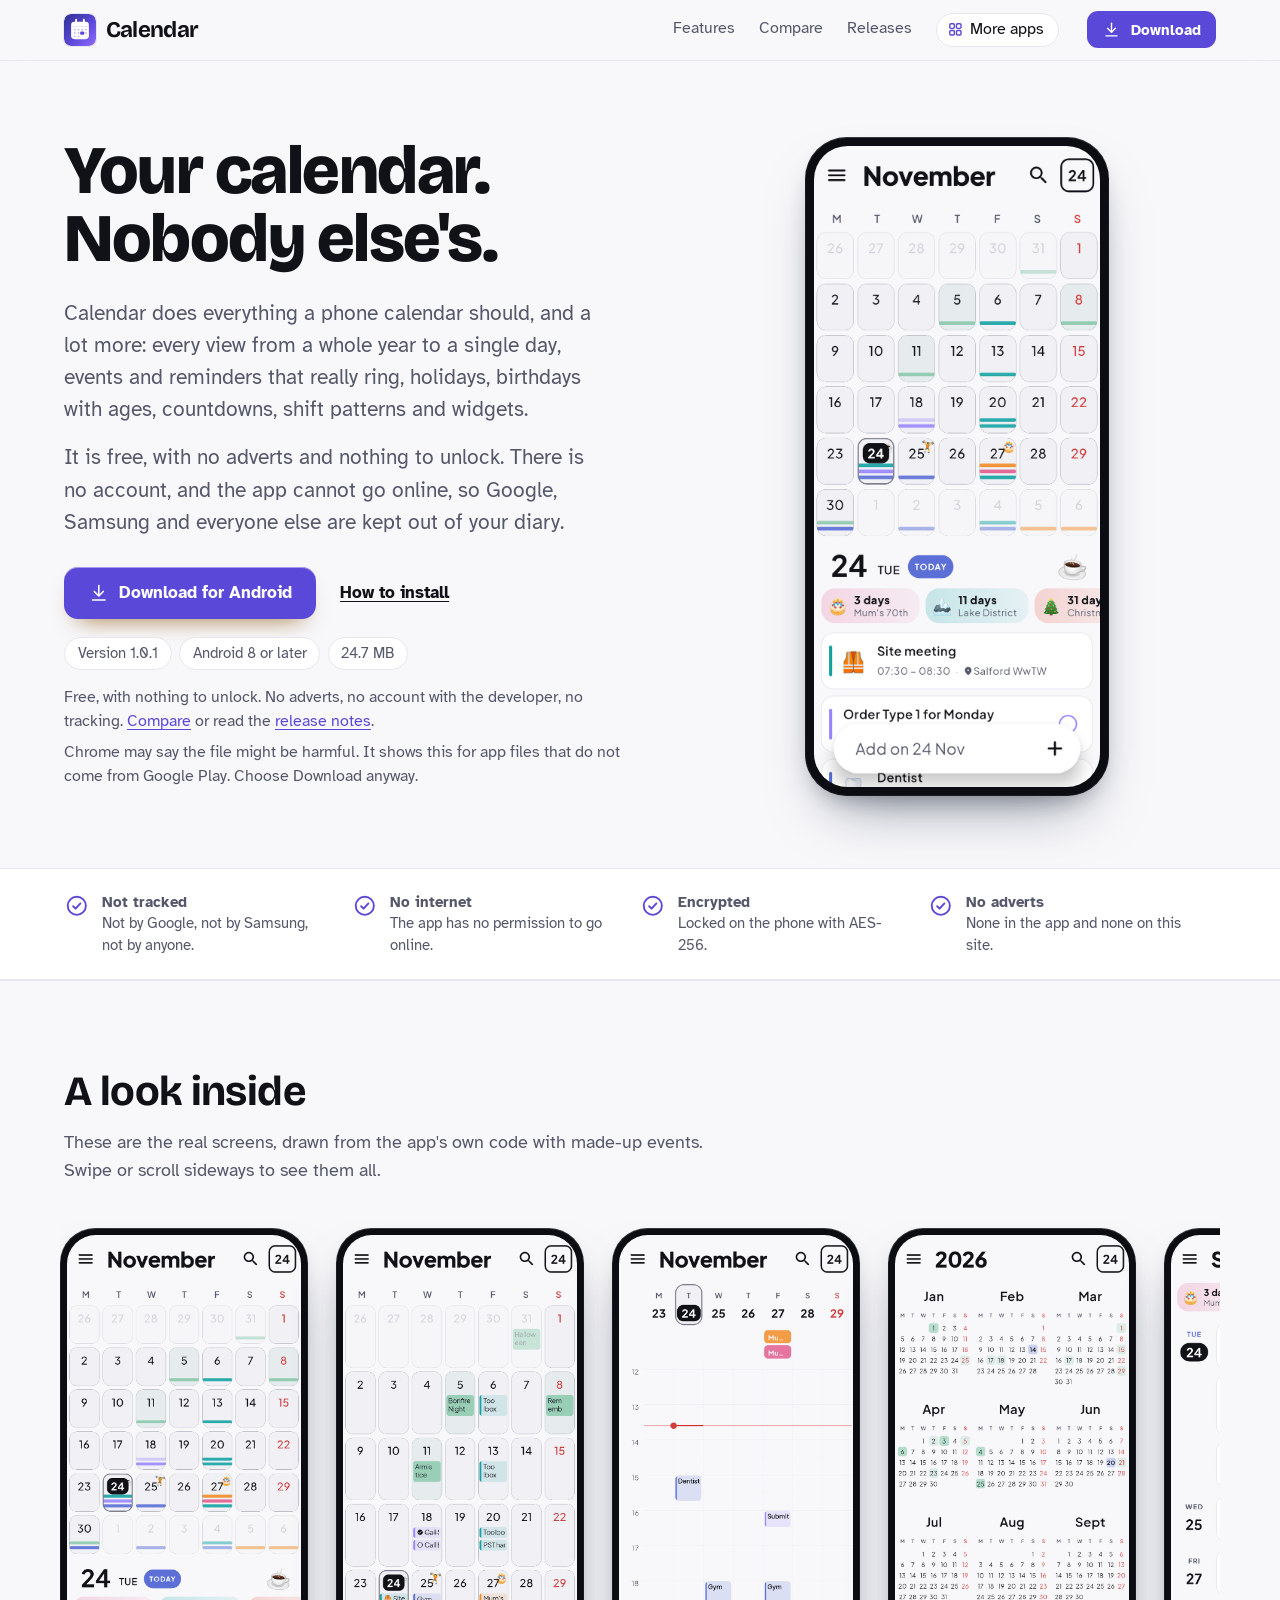
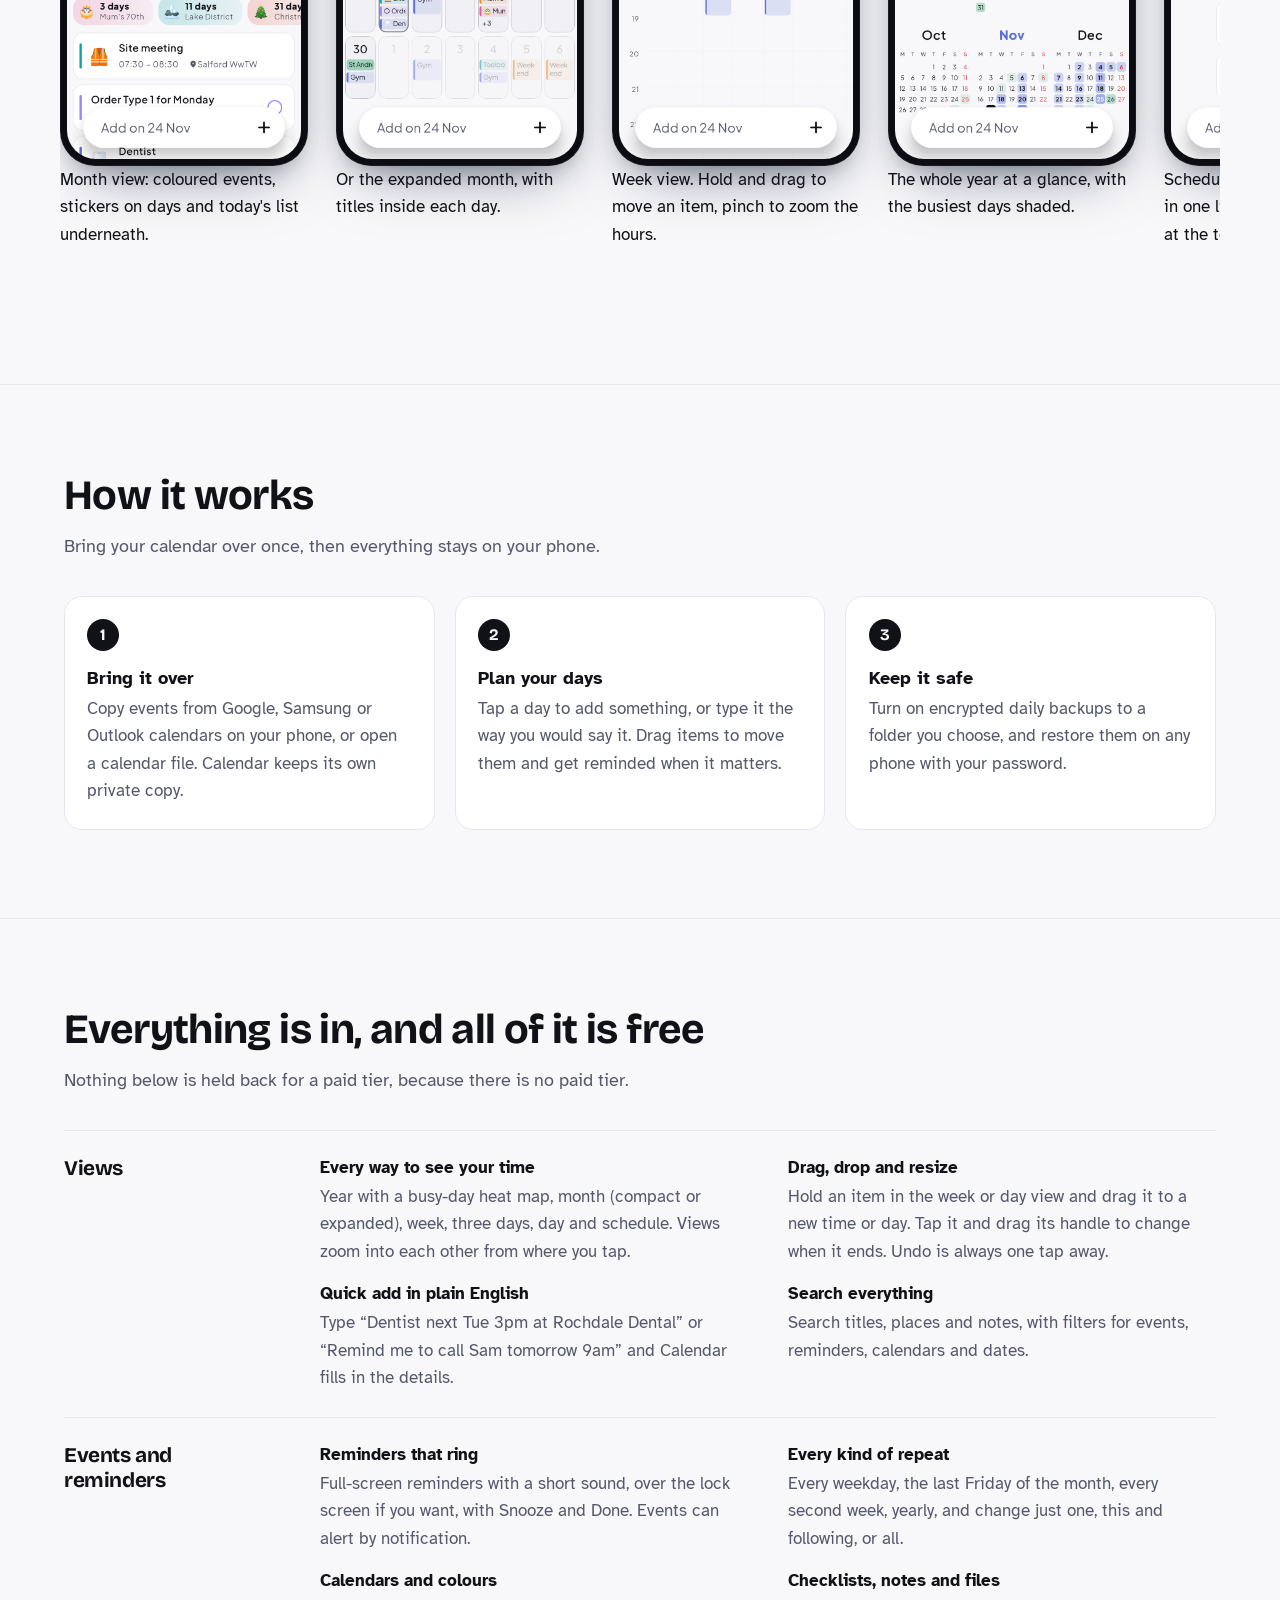
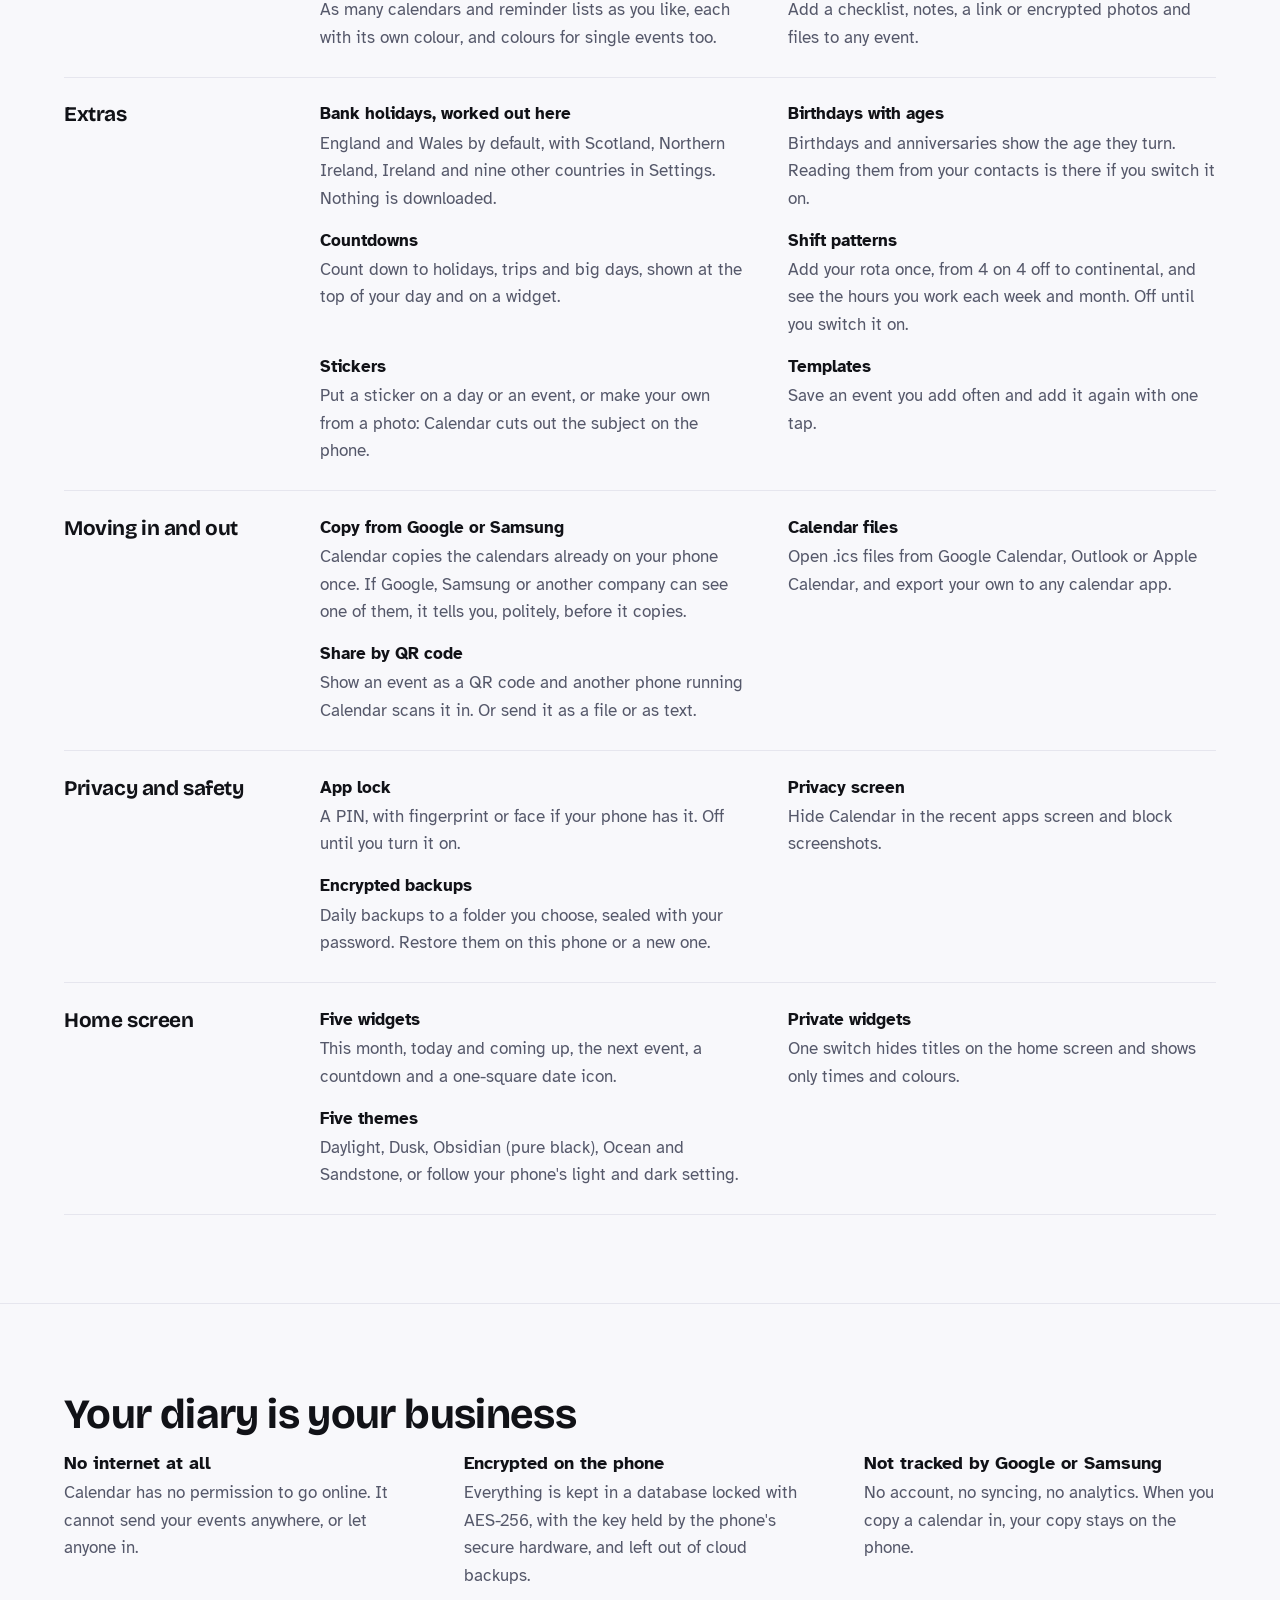
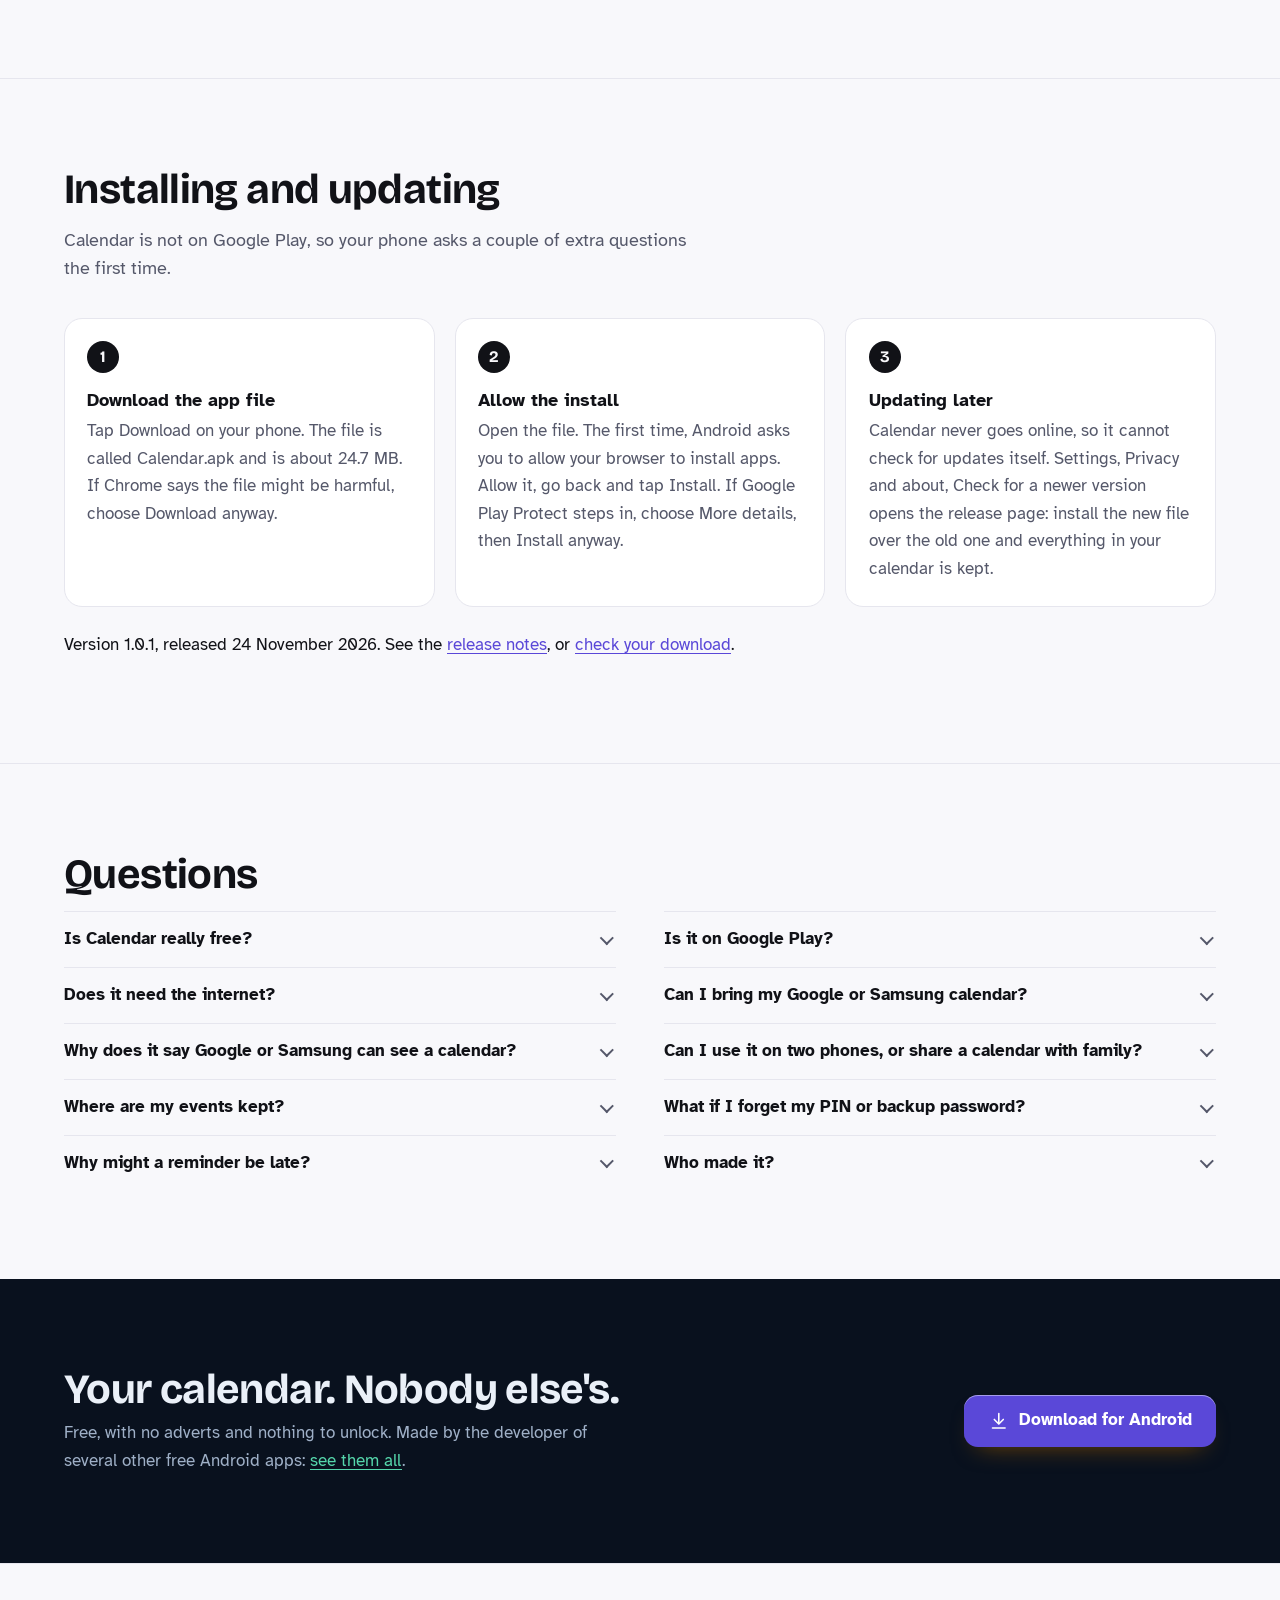
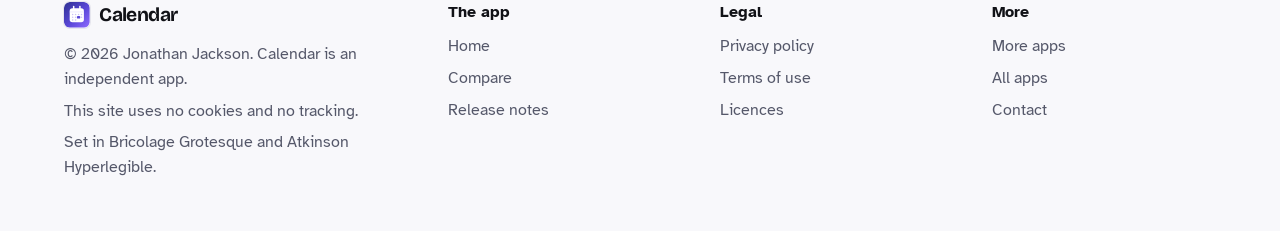
==== commit 4c3e27b3: "Calendar 1.0.1" ====
--- a/index.html
+++ b/index.html
@@ -28,7 +28,7 @@
 <link rel="stylesheet" href="./assets/house.css?v=1">
 <link rel="stylesheet" href="./assets/apps-list.css?v=1">
 <script src="./assets/apps-list.js?v=1" defer></script>
-<script type="application/ld+json">{"@context":"https://schema.org","@type":"SoftwareApplication","name":"Calendar","url":"https://customgpter.github.io/calendar/","description":"Calendar is a free calendar for Android with year, month, week, day and schedule views, reminders that ring, UK bank holidays, birthdays, countdowns, shift patterns, photo stickers, widgets and encrypted backups. No adverts, no account, no internet.","applicationCategory":"ProductivityApplication","operatingSystem":"Android 8 or later","softwareVersion":"1.0.0","downloadUrl":"https://github.com/CustomGPTer/calendar/releases/latest/download/Calendar.apk","releaseNotes":"https://customgpter.github.io/calendar/releases.html","offers":{"@type":"Offer","price":"0","priceCurrency":"GBP"},"inLanguage":"en-GB","image":"https://customgpter.github.io/calendar/assets/og.png","featureList":["Every way to see your time","Drag, drop and resize","Quick add in plain English","Search everything","Reminders that ring","Every kind of repeat","Calendars and colours","Checklists, notes and files","Bank holidays, worked out here","Birthdays with ages","Countdowns","Shift patterns"],"author":{"@type":"Person","name":"Jonathan Jackson"}}</script>
+<script type="application/ld+json">{"@context":"https://schema.org","@type":"SoftwareApplication","name":"Calendar","url":"https://customgpter.github.io/calendar/","description":"Calendar is a free calendar for Android with year, month, week, day and schedule views, reminders that ring, UK bank holidays, birthdays, countdowns, shift patterns, photo stickers, widgets and encrypted backups. No adverts, no account, no internet.","applicationCategory":"ProductivityApplication","operatingSystem":"Android 8 or later","softwareVersion":"1.0.1","downloadUrl":"https://github.com/CustomGPTer/calendar/releases/latest/download/Calendar.apk","releaseNotes":"https://customgpter.github.io/calendar/releases.html","offers":{"@type":"Offer","price":"0","priceCurrency":"GBP"},"inLanguage":"en-GB","image":"https://customgpter.github.io/calendar/assets/og.png","featureList":["Every way to see your time","Drag, drop and resize","Quick add in plain English","Search everything","Reminders that ring","Every kind of repeat","Calendars and colours","Checklists, notes and files","Bank holidays, worked out here","Birthdays with ages","Countdowns","Shift patterns"],"author":{"@type":"Person","name":"Jonathan Jackson"}}</script>
 <script type="application/ld+json">{"@context":"https://schema.org","@type":"FAQPage","mainEntity":[{"@type":"Question","name":"Is Calendar really free?","acceptedAnswer":{"@type":"Answer","text":"Yes. There is no paid version, no subscription, no trial and no adverts, and nothing in the app is locked."}},{"@type":"Question","name":"Is it on Google Play?","acceptedAnswer":{"@type":"Answer","text":"No. Calendar is a personal project and is downloaded from this site as an Android app file. It needs Android 8 or later, which covers almost every phone in use."}},{"@type":"Question","name":"Does it need the internet?","acceptedAnswer":{"@type":"Answer","text":"No. The app does not ask Android for internet access at all, so it cannot go online. Bank holidays are worked out on the phone, and the photo sticker cut-out runs on the phone too."}},{"@type":"Question","name":"Can I bring my Google or Samsung calendar?","acceptedAnswer":{"@type":"Answer","text":"Yes. In Import and export, tap From this phone's calendars and pick the ones to copy. It is a one-off copy: Calendar does not stay connected, and nothing you add in Calendar goes back to Google or Samsung. You can also open .ics files exported from Google Calendar, Outlook or Apple."}},{"@type":"Question","name":"Why does it say Google or Samsung can see a calendar?","acceptedAnswer":{"@type":"Answer","text":"A calendar kept in a Google, Samsung or work account is stored on that company's servers, so they can see it. Calendar tells you before copying. Your copy in Calendar is private; the originals stay where they were until you delete them."}},{"@type":"Question","name":"Can I use it on two phones, or share a calendar with family?","acceptedAnswer":{"@type":"Answer","text":"There is no syncing, because nothing goes online. You can send events by QR code or calendar file, and move everything to a new phone with an encrypted backup."}},{"@type":"Question","name":"Where are my events kept?","acceptedAnswer":{"@type":"Answer","text":"Only on your phone, in an encrypted database whose key is held by the phone's secure hardware. Calendar is left out of Google and Samsung cloud backups; use its own encrypted backups instead."}},{"@type":"Question","name":"What if I forget my PIN or backup password?","acceptedAnswer":{"@type":"Answer","text":"Neither can be recovered, by anyone, because they never leave the phone. A forgotten PIN can be cleared by erasing Calendar and restoring a backup. A forgotten backup password means making a new one and a new backup."}},{"@type":"Question","name":"Why might a reminder be late?","acceptedAnswer":{"@type":"Answer","text":"Some phones hold back alarms to save battery. Allow notifications and full-screen reminders when Settings asks, and leave Calendar out of battery saving if your phone offers it."}},{"@type":"Question","name":"Who made it?","acceptedAnswer":{"@type":"Answer","text":"Calendar is made by Jonathan Jackson, an independent developer in the United Kingdom. It is not connected with Samsung, Google or any other app maker."}}]}</script>
 </head>
 <body>
@@ -48,7 +48,7 @@
 <p class="lede">Calendar does everything a phone calendar should, and a lot more: every view from a whole year to a single day, events and reminders that really ring, holidays, birthdays with ages, countdowns, shift patterns and widgets.</p><p class="lede">It is free, with no adverts and nothing to unlock. There is no account, and the app cannot go online, so Google, Samsung and everyone else are kept out of your diary.</p>
 
 <p class="get" id="download"><a class="button" href="https://github.com/CustomGPTer/calendar/releases/latest/download/Calendar.apk"><svg class="ico" viewBox="0 0 24 24" aria-hidden="true"><path d="M12 4v11"/><path d="M7 10.5l5 5 5-5"/><path d="M5 20h14"/></svg>Download for Android</a><a class="aside" href="#install">How to install</a></p>
-<ul class="pills"><li>Version 1.0.0</li><li>Android 8 or later</li><li>24.7 MB</li></ul>
+<ul class="pills"><li>Version 1.0.1</li><li>Android 8 or later</li><li>24.7 MB</li></ul>
 <p class="facts">Free, with nothing to unlock. No adverts, no account with the developer, no tracking. <a href="compare.html">Compare</a> or read the <a href="releases.html">release notes</a>.</p>
 <p class="facts">Chrome may say the file might be harmful. It shows this for app files that do not come from Google Play. Choose Download anyway.</p>
 </div>
@@ -96,7 +96,7 @@
 <h2 id="install-h">Installing and updating</h2>
 <p class="intro">Calendar is not on Google Play, so your phone asks a couple of extra questions the first time.</p>
 <ol class="steps"><li><h3>Download the app file</h3><p>Tap Download on your phone. The file is called Calendar.apk and is about 24.7 MB. If Chrome says the file might be harmful, choose Download anyway.</p></li><li><h3>Allow the install</h3><p>Open the file. The first time, Android asks you to allow your browser to install apps. Allow it, go back and tap Install. If Google Play Protect steps in, choose More details, then Install anyway.</p></li><li><h3>Updating later</h3><p>Calendar never goes online, so it cannot check for updates itself. Settings, Privacy and about, Check for a newer version opens the release page: install the new file over the old one and everything in your calendar is kept.</p></li></ol>
-<p class="after-table">Version 1.0.0, released 24 November 2026. See the <a href="releases.html">release notes</a>, or <a href="releases.html#checking">check your download</a>.</p>
+<p class="after-table">Version 1.0.1, released 24 November 2026. See the <a href="releases.html">release notes</a>, or <a href="releases.html#checking">check your download</a>.</p>
 </div>
 </section>
 
